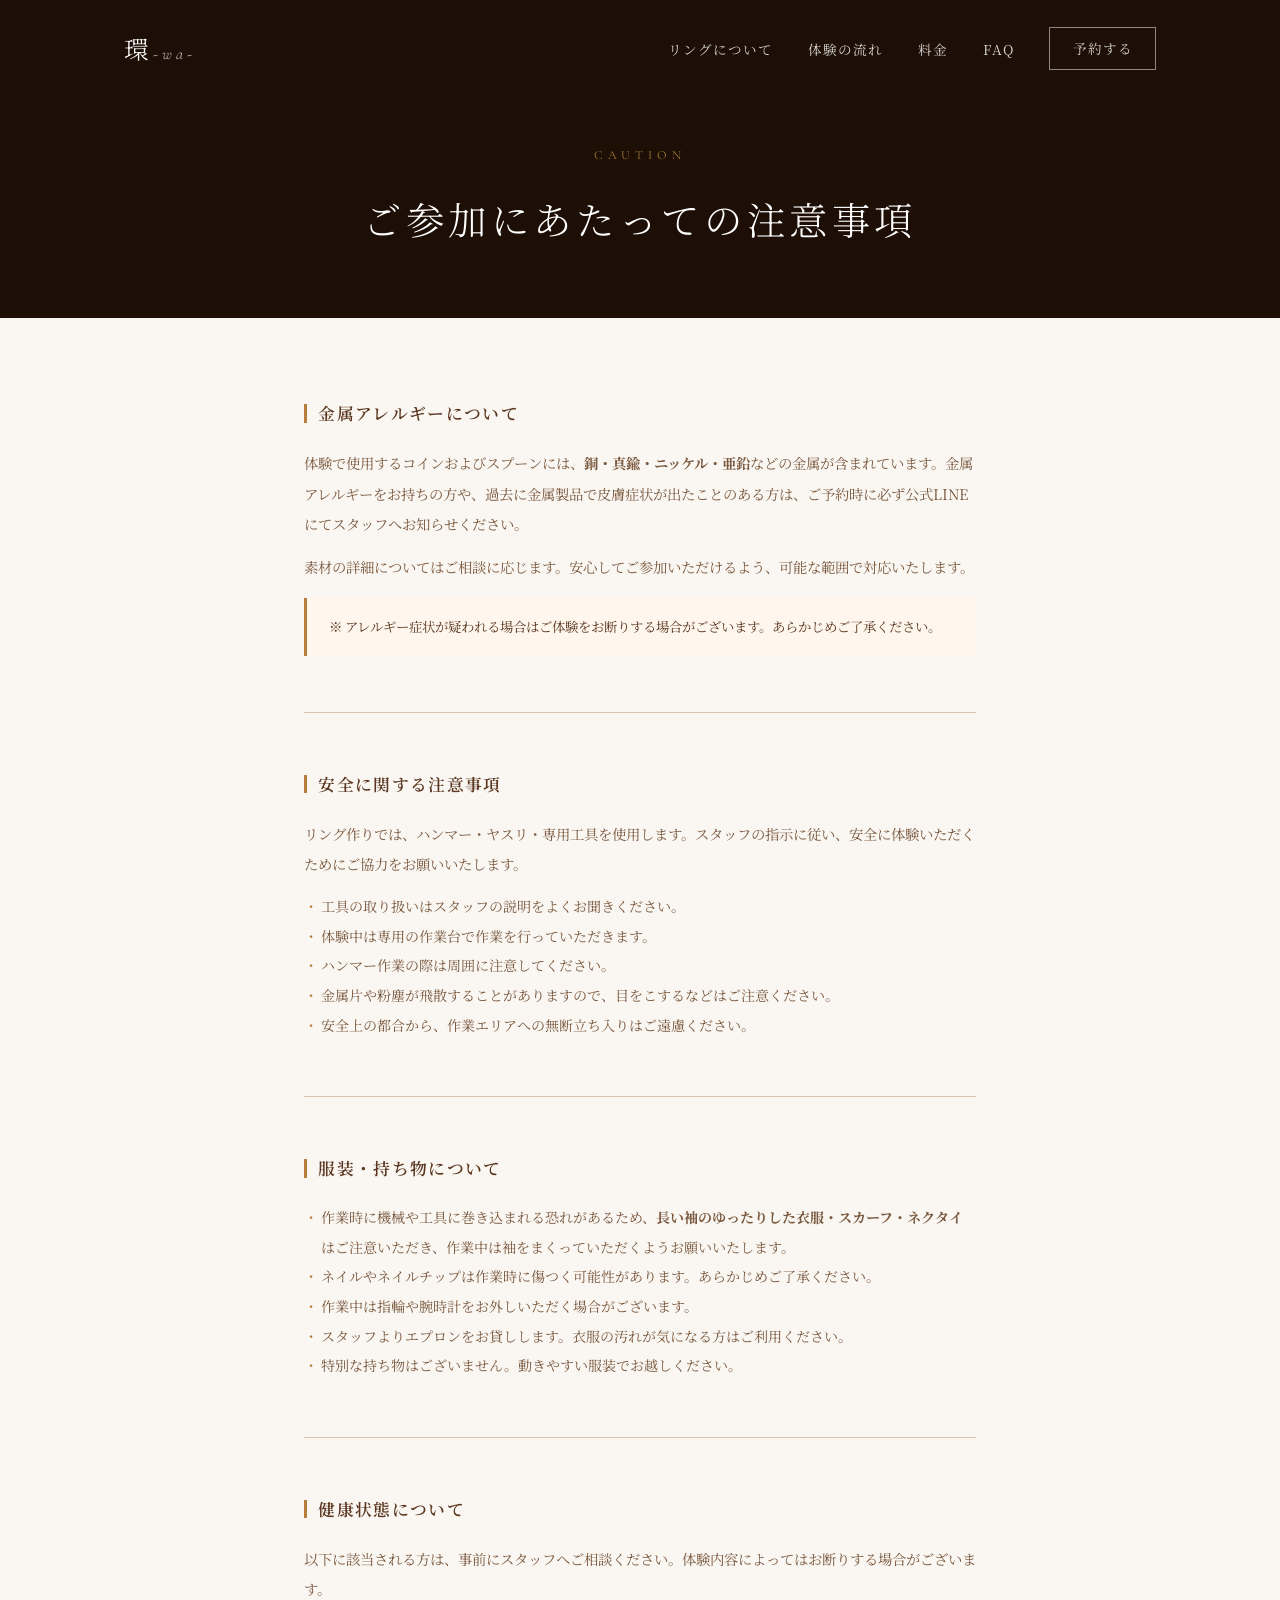
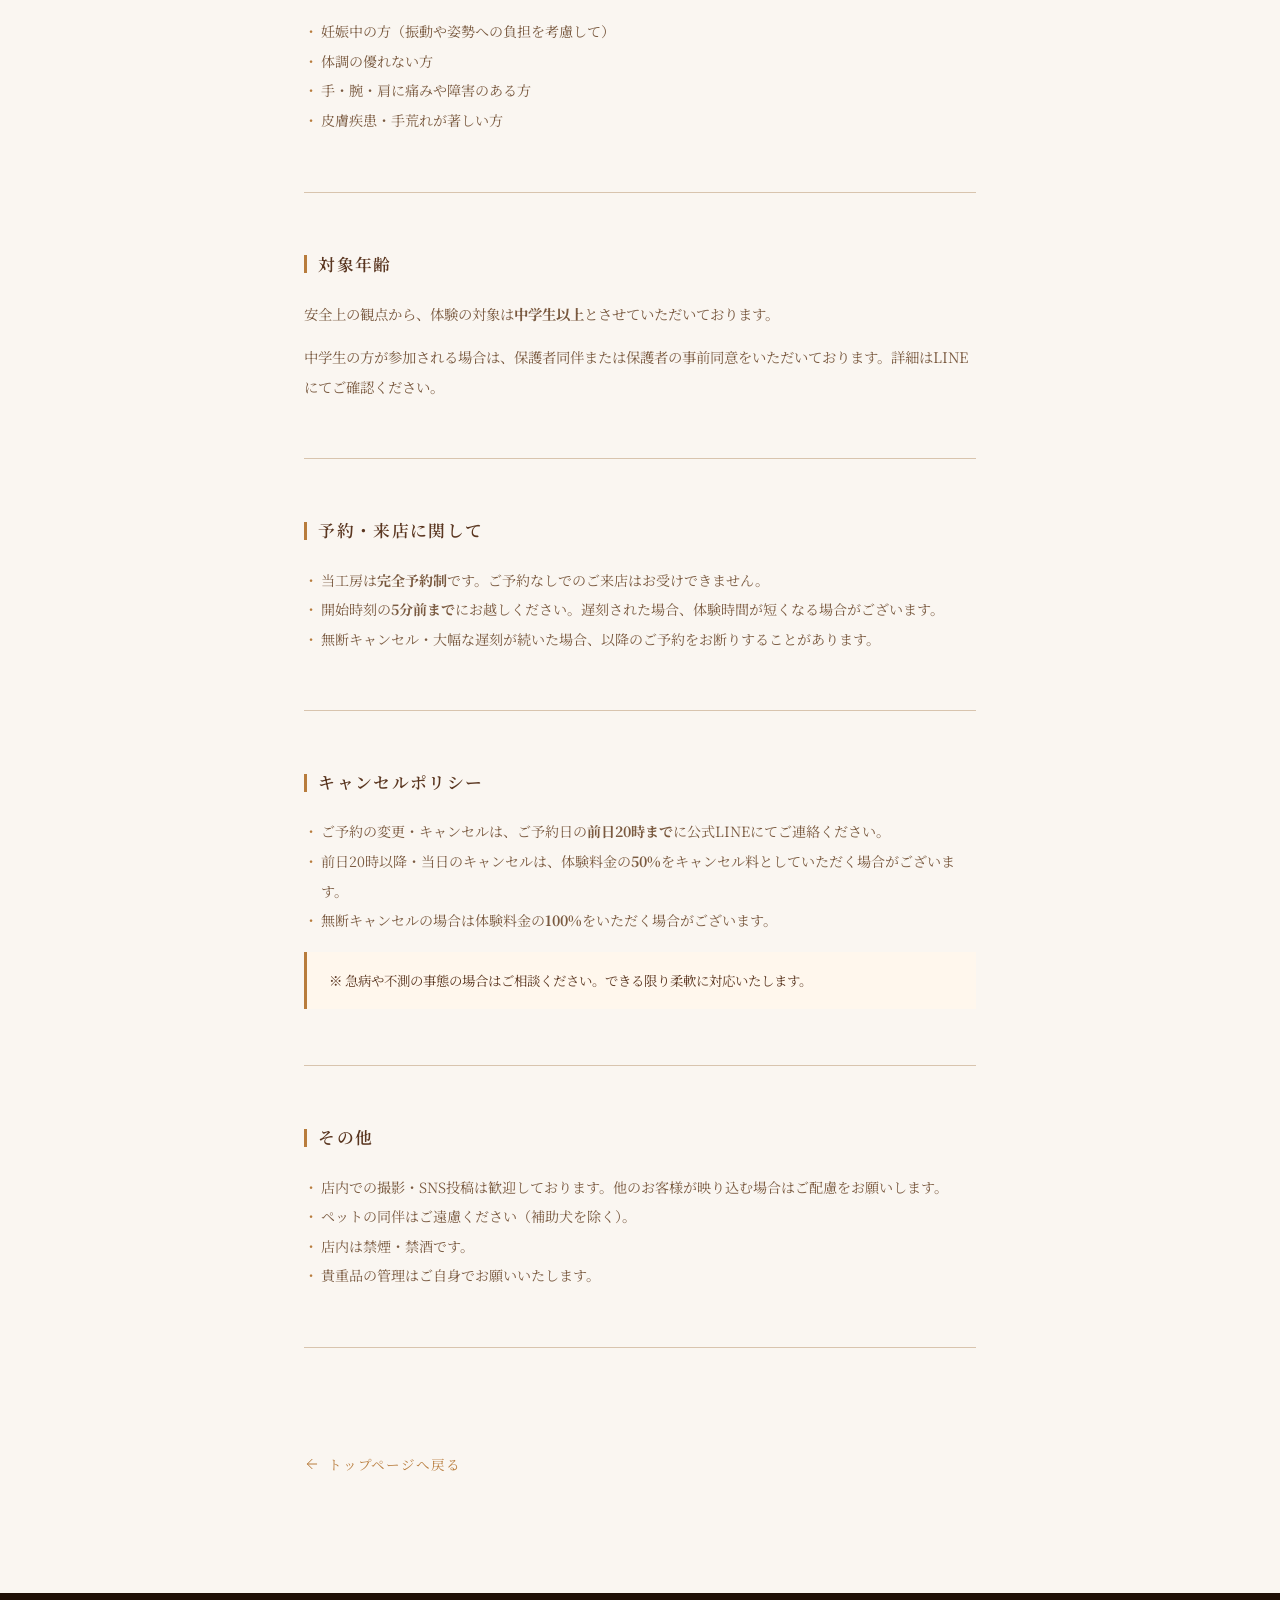
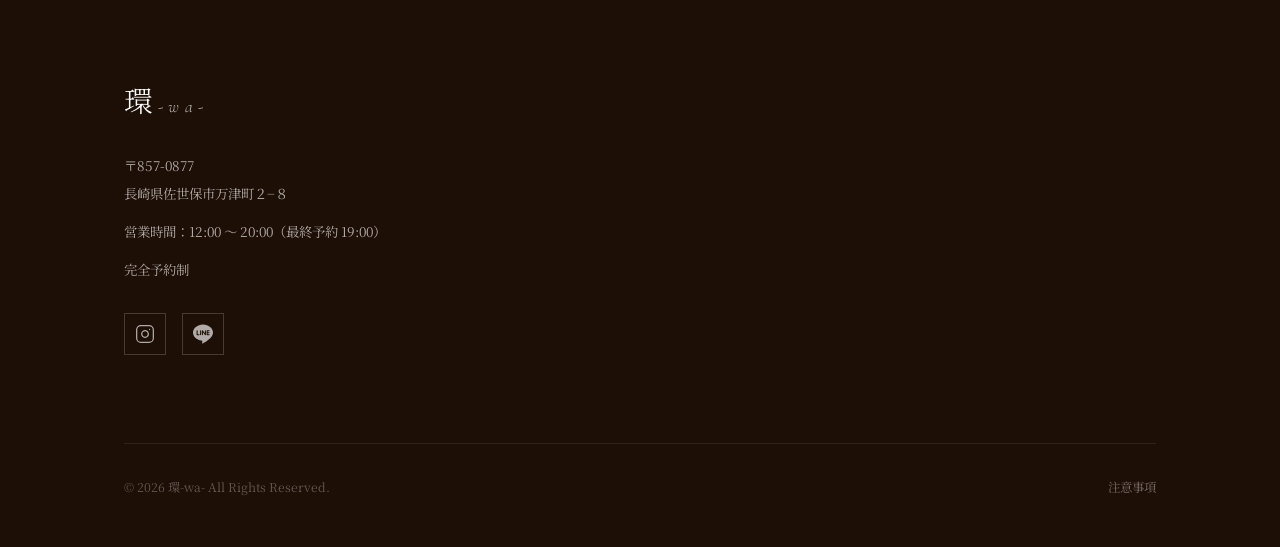
==== caution.html @ f0c996e7 "first commit" ====
<!DOCTYPE html>
<html lang="ja">
<head>
  <meta charset="UTF-8">
  <meta name="viewport" content="width=device-width, initial-scale=1.0">
  <title>注意事項 | 環-wa-</title>
  <meta name="description" content="環-wa- 体験ご参加にあたっての注意事項。金属アレルギー・安全・服装・キャンセルポリシーについて。">
  <link rel="preconnect" href="https://fonts.googleapis.com">
  <link rel="preconnect" href="https://fonts.gstatic.com" crossorigin>
  <link href="https://fonts.googleapis.com/css2?family=Noto+Serif+JP:wght@300;400;600&family=Cormorant+Garamond:ital,wght@0,300;0,400;1,300&display=swap" rel="stylesheet">
  <link rel="stylesheet" href="styles.css">
  <style>
    .caution-hero {
      background: var(--bg-dark);
      color: var(--white);
      padding: 9rem 0 4rem;
      text-align: center;
    }
    .caution-hero .section-label {
      color: rgba(196,147,63,0.8);
    }
    .caution-hero h1 {
      font-size: clamp(1.6rem, 3.5vw, 2.4rem);
      font-weight: 300;
      letter-spacing: 0.12em;
      margin-top: 0.8rem;
    }
    .caution-body {
      max-width: 720px;
      margin: 0 auto;
      padding: 5rem 1.5rem 7rem;
    }
    .caution-section {
      margin-bottom: 3.5rem;
      padding-bottom: 3.5rem;
      border-bottom: 1px solid var(--border);
    }
    .caution-section:last-child {
      border-bottom: none;
      margin-bottom: 0;
    }
    .caution-section h2 {
      font-size: 1.05rem;
      font-weight: 600;
      letter-spacing: 0.08em;
      color: var(--primary);
      margin-bottom: 1.2rem;
      display: flex;
      align-items: center;
      gap: 0.7rem;
    }
    .caution-section h2::before {
      content: '';
      display: inline-block;
      width: 3px; height: 1.1em;
      background: var(--accent);
      flex-shrink: 0;
    }
    .caution-section p {
      font-size: 0.9rem;
      color: var(--muted);
      line-height: 2.1;
      margin-bottom: 0.8rem;
    }
    .caution-section p:last-child { margin-bottom: 0; }
    .caution-section ul {
      margin-top: 0.6rem;
    }
    .caution-section ul li {
      font-size: 0.88rem;
      color: var(--muted);
      line-height: 2.1;
      padding-left: 1.2em;
      position: relative;
    }
    .caution-section ul li::before {
      content: '・';
      position: absolute; left: 0;
      color: var(--accent);
    }
    .caution-notice {
      background: #FFF7ED;
      border-left: 3px solid var(--accent);
      padding: 1rem 1.4rem;
      margin-top: 1rem;
      font-size: 0.84rem;
      color: var(--primary);
      line-height: 1.9;
    }
    .back-btn {
      display: inline-flex;
      align-items: center;
      gap: 0.5rem;
      text-decoration: none;
      color: var(--accent);
      font-size: 0.85rem;
      letter-spacing: 0.06em;
      margin-top: 3rem;
      transition: gap 0.2s ease;
    }
    .back-btn:hover { gap: 0.8rem; }
    .back-btn svg { flex-shrink: 0; }
  </style>
</head>
<body>

  <!-- HEADER -->
  <header id="header" class="scrolled">
    <div class="container header-inner">
      <a href="index.html" class="logo">環<span>-wa-</span></a>
      <nav>
        <ul class="nav-links" id="navLinks">
          <li><a href="index.html#about">リングについて</a></li>
          <li><a href="index.html#flow">体験の流れ</a></li>
          <li><a href="index.html#pricing">料金</a></li>
          <li><a href="index.html#faq">FAQ</a></li>
          <li>
            <a href="https://line.me/R/ti/p/@wa_sasebo" target="_blank" rel="noopener" class="btn btn-nav">
              予約する
            </a>
          </li>
        </ul>
        <button class="hamburger" id="hamburger" aria-label="メニューを開く" aria-expanded="false">
          <span></span><span></span><span></span>
        </button>
      </nav>
    </div>
  </header>

  <!-- HERO -->
  <div class="caution-hero">
    <div class="container">
      <span class="section-label">CAUTION</span>
      <h1>ご参加にあたっての注意事項</h1>
    </div>
  </div>

  <!-- BODY -->
  <main class="caution-body">

    <div class="caution-section">
      <h2>金属アレルギーについて</h2>
      <p>体験で使用するコインおよびスプーンには、<strong>銅・真鍮・ニッケル・亜鉛</strong>などの金属が含まれています。金属アレルギーをお持ちの方や、過去に金属製品で皮膚症状が出たことのある方は、ご予約時に必ず公式LINEにてスタッフへお知らせください。</p>
      <p>素材の詳細についてはご相談に応じます。安心してご参加いただけるよう、可能な範囲で対応いたします。</p>
      <div class="caution-notice">
        ※ アレルギー症状が疑われる場合はご体験をお断りする場合がございます。あらかじめご了承ください。
      </div>
    </div>

    <div class="caution-section">
      <h2>安全に関する注意事項</h2>
      <p>リング作りでは、ハンマー・ヤスリ・専用工具を使用します。スタッフの指示に従い、安全に体験いただくためにご協力をお願いいたします。</p>
      <ul>
        <li>工具の取り扱いはスタッフの説明をよくお聞きください。</li>
        <li>体験中は専用の作業台で作業を行っていただきます。</li>
        <li>ハンマー作業の際は周囲に注意してください。</li>
        <li>金属片や粉塵が飛散することがありますので、目をこするなどはご注意ください。</li>
        <li>安全上の都合から、作業エリアへの無断立ち入りはご遠慮ください。</li>
      </ul>
    </div>

    <div class="caution-section">
      <h2>服装・持ち物について</h2>
      <ul>
        <li>作業時に機械や工具に巻き込まれる恐れがあるため、<strong>長い袖のゆったりした衣服・スカーフ・ネクタイ</strong>はご注意いただき、作業中は袖をまくっていただくようお願いいたします。</li>
        <li>ネイルやネイルチップは作業時に傷つく可能性があります。あらかじめご了承ください。</li>
        <li>作業中は指輪や腕時計をお外しいただく場合がございます。</li>
        <li>スタッフよりエプロンをお貸しします。衣服の汚れが気になる方はご利用ください。</li>
        <li>特別な持ち物はございません。動きやすい服装でお越しください。</li>
      </ul>
    </div>

    <div class="caution-section">
      <h2>健康状態について</h2>
      <p>以下に該当される方は、事前にスタッフへご相談ください。体験内容によってはお断りする場合がございます。</p>
      <ul>
        <li>妊娠中の方（振動や姿勢への負担を考慮して）</li>
        <li>体調の優れない方</li>
        <li>手・腕・肩に痛みや障害のある方</li>
        <li>皮膚疾患・手荒れが著しい方</li>
      </ul>
    </div>

    <div class="caution-section">
      <h2>対象年齢</h2>
      <p>安全上の観点から、体験の対象は<strong>中学生以上</strong>とさせていただいております。</p>
      <p>中学生の方が参加される場合は、保護者同伴または保護者の事前同意をいただいております。詳細はLINEにてご確認ください。</p>
    </div>

    <div class="caution-section">
      <h2>予約・来店に関して</h2>
      <ul>
        <li>当工房は<strong>完全予約制</strong>です。ご予約なしでのご来店はお受けできません。</li>
        <li>開始時刻の<strong>5分前まで</strong>にお越しください。遅刻された場合、体験時間が短くなる場合がございます。</li>
        <li>無断キャンセル・大幅な遅刻が続いた場合、以降のご予約をお断りすることがあります。</li>
      </ul>
    </div>

    <div class="caution-section">
      <h2>キャンセルポリシー</h2>
      <ul>
        <li>ご予約の変更・キャンセルは、ご予約日の<strong>前日20時まで</strong>に公式LINEにてご連絡ください。</li>
        <li>前日20時以降・当日のキャンセルは、体験料金の<strong>50%</strong>をキャンセル料としていただく場合がございます。</li>
        <li>無断キャンセルの場合は体験料金の<strong>100%</strong>をいただく場合がございます。</li>
      </ul>
      <div class="caution-notice">
        ※ 急病や不測の事態の場合はご相談ください。できる限り柔軟に対応いたします。
      </div>
    </div>

    <div class="caution-section">
      <h2>その他</h2>
      <ul>
        <li>店内での撮影・SNS投稿は歓迎しております。他のお客様が映り込む場合はご配慮をお願いします。</li>
        <li>ペットの同伴はご遠慮ください（補助犬を除く）。</li>
        <li>店内は禁煙・禁酒です。</li>
        <li>貴重品の管理はご自身でお願いいたします。</li>
      </ul>
    </div>

    <a href="index.html" class="back-btn">
      <svg width="16" height="16" viewBox="0 0 24 24" fill="none" stroke="currentColor" stroke-width="1.5" stroke-linecap="round" stroke-linejoin="round" aria-hidden="true"><path d="M19 12H5M12 5l-7 7 7 7"/></svg>
      トップページへ戻る
    </a>

  </main>

  <!-- FOOTER -->
  <footer class="site-footer">
    <div class="container">
      <div class="footer-grid">
        <div class="footer-info">
          <p class="footer-logo">環<span>-wa-</span></p>
          <address>
            <p>〒857-0877<br>長崎県佐世保市万津町２−８</p>
            <p>営業時間：12:00 〜 20:00（最終予約 19:00）</p>
            <p>完全予約制</p>
          </address>
          <div class="footer-sns">
            <a href="https://www.instagram.com/" target="_blank" rel="noopener" class="sns-btn" aria-label="Instagram">
              <svg width="20" height="20" viewBox="0 0 24 24" fill="none" stroke="currentColor" stroke-width="1.5" stroke-linecap="round" stroke-linejoin="round" aria-hidden="true"><rect x="2" y="2" width="20" height="20" rx="5"/><path d="M16 11.37A4 4 0 1 1 12.63 8 4 4 0 0 1 16 11.37z"/><line x1="17.5" y1="6.5" x2="17.51" y2="6.5"/></svg>
            </a>
            <a href="https://line.me/R/ti/p/@wa_sasebo" target="_blank" rel="noopener" class="sns-btn" aria-label="LINE">
              <svg width="20" height="20" viewBox="0 0 24 24" fill="currentColor" aria-hidden="true"><path d="M19.365 9.863c.349 0 .63.285.63.631 0 .345-.281.63-.63.63H17.61v1.125h1.755c.349 0 .63.283.63.63 0 .344-.281.629-.63.629h-2.386c-.345 0-.627-.285-.627-.629V8.108c0-.345.282-.63.63-.63h2.386c.346 0 .627.285.627.63 0 .349-.281.63-.63.63H17.61v1.125h1.755zm-3.855 3.016c0 .27-.174.51-.432.596-.064.021-.133.031-.199.031-.211 0-.391-.09-.51-.25l-2.443-3.317v2.94c0 .344-.279.629-.631.629-.346 0-.626-.285-.626-.629V8.108c0-.27.173-.51.43-.595.06-.023.136-.033.194-.033.195 0 .375.104.495.254l2.462 3.33V8.108c0-.345.282-.63.63-.63.345 0 .63.285.63.63v4.771zm-5.741 0c0 .344-.282.629-.631.629-.345 0-.627-.285-.627-.629V8.108c0-.345.282-.63.63-.63.346 0 .628.285.628.63v4.771zm-2.466.629H4.917c-.345 0-.63-.285-.63-.629V8.108c0-.345.285-.63.63-.63.348 0 .63.285.63.63v4.141h1.756c.348 0 .629.283.629.63 0 .344-.281.629-.629.629M24 10.314C24 4.943 18.615.572 12 .572S0 4.943 0 10.314c0 4.811 4.27 8.842 10.035 9.608.391.082.923.258 1.058.59.12.301.079.766.038 1.08l-.164 1.02c-.045.301-.24 1.186 1.049.645 1.291-.539 6.916-4.078 9.436-6.975C23.176 14.393 24 12.458 24 10.314"/></svg>
            </a>
          </div>
        </div>
        <div class="footer-map">
          <iframe
            src="https://maps.google.com/maps?q=長崎県佐世保市万津町2-8&hl=ja&z=17&output=embed"
            allowfullscreen
            loading="lazy"
            title="環-wa- アクセスマップ"
          ></iframe>
        </div>
      </div>
      <div class="footer-bottom">
        <p>© 2026 環-wa- All Rights Reserved.</p>
        <a href="caution.html" class="footer-link">注意事項</a>
      </div>
    </div>
  </footer>

  <script>
    const header = document.getElementById('header');
    window.addEventListener('scroll', () => {
      header.classList.toggle('scrolled', window.scrollY > 60);
    }, { passive: true });

    const hamburger = document.getElementById('hamburger');
    const navLinks  = document.getElementById('navLinks');
    hamburger.addEventListener('click', () => {
      const isOpen = navLinks.classList.toggle('open');
      hamburger.classList.toggle('open', isOpen);
      hamburger.setAttribute('aria-expanded', String(isOpen));
      document.body.style.overflow = isOpen ? 'hidden' : '';
    });
  </script>
</body>
</html>
---- styles.css ----
/* ============================================================
   環-wa- stylesheet
   ============================================================ */

/* ── Reset & base ─────────────────────────────────────────── */
*, *::before, *::after { box-sizing: border-box; margin: 0; padding: 0; }

:root {
  --bg:        #FAF6F1;
  --bg-warm:   #F2EAE0;
  --bg-dark:   #1E0F06;
  --primary:   #5A3620;
  --secondary: #8B6040;
  --accent:    #B87C3C;
  --text:      #1E0F06;
  --muted:     #7A5A40;
  --border:    #D8C4AE;
  --white:     #FFFFFF;
  --line:      #06C755;

  --serif:  'Noto Serif JP', serif;
  --en:     'Cormorant Garamond', serif;
  --max-w:  1080px;
  --ease:   0.3s ease;
}

html { scroll-behavior: smooth; }
body { font-family: var(--serif); background: var(--bg); color: var(--text); line-height: 1.85; font-size: 16px; }
img  { display: block; max-width: 100%; }
a    { color: inherit; }
ol, ul { list-style: none; }
address { font-style: normal; }

/* ── Layout helpers ───────────────────────────────────────── */
.container {
  max-width: var(--max-w);
  margin: 0 auto;
  padding: 0 1.5rem;
}
.section      { padding: 6rem 0; }
.section-warm { background: var(--bg-warm); padding: 6rem 0; }
.section-dark { background: var(--bg-dark); color: var(--white); padding: 6rem 0; }

/* ── Buttons ──────────────────────────────────────────────── */
.btn {
  display: inline-flex;
  align-items: center;
  gap: 0.5rem;
  padding: 0.85rem 2.2rem;
  font-family: var(--serif);
  font-size: 0.9rem;
  letter-spacing: 0.08em;
  cursor: pointer;
  text-decoration: none;
  border: 1.5px solid transparent;
  transition: background var(--ease), color var(--ease), border-color var(--ease);
  white-space: nowrap;
}
.btn-primary {
  background: var(--line);
  color: var(--white);
  border-color: var(--line);
}
.btn-primary:hover { background: #05a847; border-color: #05a847; }
.btn-ghost {
  background: transparent;
  color: var(--white);
  border-color: rgba(255,255,255,0.6);
}
.btn-ghost:hover { background: rgba(255,255,255,0.12); }
.btn-nav {
  background: transparent;
  color: var(--white);
  border-color: rgba(255,255,255,0.5);
  padding: 0.5rem 1.4rem;
  font-size: 0.82rem;
}
.btn-nav:hover { background: rgba(255,255,255,0.1); }
.btn-sm { padding: 0.65rem 1.6rem; font-size: 0.82rem; }

/* ── Section headings ─────────────────────────────────────── */
.section-head        { text-align: center; margin-bottom: 4rem; }
.section-head--light { color: var(--white); }
.section-label {
  display: block;
  font-family: var(--en);
  font-size: 0.78rem;
  letter-spacing: 0.4em;
  color: var(--accent);
  margin-bottom: 1rem;
}
.section-head--light .section-label { color: rgba(196,147,63,0.85); }
.section-head h2 {
  font-size: clamp(1.6rem, 3vw, 2.2rem);
  font-weight: 300;
  letter-spacing: 0.12em;
}
.divider {
  width: 36px; height: 1px;
  background: var(--accent);
  margin: 1.5rem auto 0;
}
.divider--light { background: rgba(196,147,63,0.6); }

/* ── Header ───────────────────────────────────────────────── */
#header {
  position: fixed;
  top: 0; left: 0; right: 0;
  z-index: 100;
  padding: 1.6rem 0;
  transition: background 0.4s ease, padding 0.4s ease, backdrop-filter 0.4s ease;
}
#header.scrolled {
  background: rgba(30, 15, 6, 0.92);
  backdrop-filter: blur(12px);
  padding: 1rem 0;
}
.header-inner {
  display: flex;
  align-items: center;
  justify-content: space-between;
}
.logo {
  font-family: var(--serif);
  font-size: 1.55rem;
  font-weight: 300;
  color: var(--white);
  text-decoration: none;
  letter-spacing: 0.18em;
}
.logo span {
  font-family: var(--en);
  font-style: italic;
  font-size: 1rem;
  letter-spacing: 0.25em;
  opacity: 0.8;
}
nav { display: flex; align-items: center; }
.nav-links {
  display: flex;
  align-items: center;
  gap: 2.2rem;
}
.nav-links a {
  color: rgba(255,255,255,0.82);
  text-decoration: none;
  font-size: 0.85rem;
  letter-spacing: 0.07em;
  transition: color var(--ease);
}
.nav-links a:hover { color: var(--white); }

/* hamburger */
.hamburger {
  display: none;
  flex-direction: column;
  gap: 5px;
  background: none;
  border: none;
  cursor: pointer;
  padding: 6px;
  z-index: 101;
}
.hamburger span {
  display: block;
  width: 24px; height: 1.5px;
  background: var(--white);
  transition: transform 0.3s ease, opacity 0.3s ease;
  transform-origin: center;
}
.hamburger.open span:nth-child(1) { transform: translateY(6.5px) rotate(45deg); }
.hamburger.open span:nth-child(2) { opacity: 0; }
.hamburger.open span:nth-child(3) { transform: translateY(-6.5px) rotate(-45deg); }

/* ── Hero ─────────────────────────────────────────────────── */
#hero {
  position: relative;
  height: 100vh;
  min-height: 580px;
  overflow: hidden;
  display: flex;
  align-items: center;
  justify-content: center;
}

/* Slides — replace content with <video> when ready */
.hero-slides { position: absolute; inset: 0; }
.hero-slide {
  position: absolute; inset: 0;
  opacity: 0;
  transition: opacity 1.2s ease;
}
.hero-slide.active { opacity: 1; }

/* Ken-Burns gradient placeholders */
.hero-slide.s1 {
  background: radial-gradient(ellipse at 35% 65%, #7D3E1A 0%, #3D1E0A 45%, #120804 100%);
  animation: kb1 14s ease-in-out infinite alternate;
}
.hero-slide.s2 {
  background: radial-gradient(ellipse at 65% 35%, #C4933F 0%, #6B3D1A 50%, #1E0F06 100%);
  animation: kb2 14s ease-in-out infinite alternate;
}
.hero-slide.s3 {
  background: radial-gradient(ellipse at 25% 75%, #5C3D2E 0%, #2A1608 55%, #0D0603 100%);
  animation: kb3 14s ease-in-out infinite alternate;
}
.hero-slide.s4 {
  background: radial-gradient(ellipse at 75% 50%, #8B4A1A 0%, #3D2010 55%, #150903 100%);
  animation: kb4 14s ease-in-out infinite alternate;
}
.hero-slide.s5 {
  background: radial-gradient(ellipse at 50% 25%, #A0622A 0%, #4D2A12 50%, #1A0C04 100%);
  animation: kb5 14s ease-in-out infinite alternate;
}

@keyframes kb1 { from { transform: scale(1)    translate(0, 0);     } to { transform: scale(1.08) translate(-2%, 1%);  } }
@keyframes kb2 { from { transform: scale(1.05) translate(1%, -1%);  } to { transform: scale(1)    translate(-1%, 0);   } }
@keyframes kb3 { from { transform: scale(1)    translate(-1%, 1%);  } to { transform: scale(1.07) translate(1%, -1%); } }
@keyframes kb4 { from { transform: scale(1.04) translate(0, 1%);    } to { transform: scale(1)    translate(-1%, -1%);} }
@keyframes kb5 { from { transform: scale(1)    translate(1%, 0);    } to { transform: scale(1.06) translate(-1%, 1%); } }

.hero-overlay {
  position: absolute; inset: 0;
  background: linear-gradient(
    to bottom,
    rgba(0,0,0,0.28) 0%,
    rgba(0,0,0,0.08) 40%,
    rgba(0,0,0,0.55) 100%
  );
  z-index: 1;
}

.hero-content {
  position: relative; z-index: 2;
  text-align: center;
  color: var(--white);
  padding: 0 1.5rem;
}
.hero-en {
  font-family: var(--en);
  font-size: clamp(0.75rem, 1.2vw, 0.9rem);
  letter-spacing: 0.45em;
  color: rgba(255,255,255,0.6);
  margin-bottom: 0.6rem;
  font-style: italic;
}
.hero-kanji {
  font-family: var(--serif);
  font-size: clamp(6rem, 16vw, 11rem);
  font-weight: 300;
  line-height: 1;
  letter-spacing: 0.05em;
  text-shadow: 0 4px 32px rgba(0,0,0,0.35);
}
.hero-wa {
  font-family: var(--en);
  font-size: clamp(1.4rem, 3.5vw, 2.4rem);
  font-style: italic;
  letter-spacing: 0.35em;
  color: rgba(255,255,255,0.75);
  margin-bottom: 1.8rem;
}
.hero-tagline {
  font-size: clamp(0.8rem, 1.4vw, 0.95rem);
  letter-spacing: 0.18em;
  color: rgba(255,255,255,0.78);
  margin-bottom: 2.8rem;
}
.hero-cta {
  display: flex;
  gap: 1rem;
  justify-content: center;
  flex-wrap: wrap;
}

/* Hero bottom info bar */
.hero-info {
  position: absolute;
  bottom: 3.5rem;
  left: 50%;
  transform: translateX(-50%);
  z-index: 2;
  display: flex;
  gap: 3rem;
  color: rgba(255,255,255,0.5);
  font-size: 0.72rem;
  letter-spacing: 0.12em;
  white-space: nowrap;
}

/* Scroll indicator */
.scroll-down {
  position: absolute;
  bottom: 1.2rem;
  left: 50%;
  transform: translateX(-50%);
  z-index: 2;
  display: flex;
  flex-direction: column;
  align-items: center;
  gap: 0.4rem;
  color: rgba(255,255,255,0.38);
  font-family: var(--en);
  font-size: 0.62rem;
  letter-spacing: 0.3em;
}
.scroll-line {
  width: 1px; height: 48px;
  background: linear-gradient(to bottom, rgba(255,255,255,0.5), transparent);
  animation: scrollAnim 2s ease-in-out infinite;
  transform-origin: top;
}
@keyframes scrollAnim {
  0%, 100% { transform: scaleY(0); opacity: 0; }
  50%       { transform: scaleY(1); opacity: 1; }
}

/* ── About ────────────────────────────────────────────────── */
.about-grid {
  display: grid;
  grid-template-columns: 1fr 1fr;
  gap: 4rem;
}
.about-img {
  aspect-ratio: 4 / 3;
  background: var(--bg-warm);
  border: 1px solid var(--border);
  display: flex;
  align-items: center;
  justify-content: center;
  color: var(--muted);
  font-size: 0.78rem;
  letter-spacing: 0.08em;
  margin-bottom: 1.6rem;
}
.about-tag {
  display: block;
  font-family: var(--en);
  font-size: 0.72rem;
  letter-spacing: 0.35em;
  color: var(--accent);
  margin-bottom: 0.6rem;
}
.about-card h3 {
  font-size: 1.35rem;
  font-weight: 400;
  letter-spacing: 0.1em;
  margin-bottom: 1rem;
}
.about-card p {
  font-size: 0.9rem;
  color: var(--muted);
  line-height: 2;
  margin-bottom: 0.8rem;
}
.about-card p:last-child { margin-bottom: 0; }

/* ── Flow ─────────────────────────────────────────────────── */
.flow-list {
  max-width: 720px;
  margin: 0 auto;
}
.flow-step {
  display: grid;
  grid-template-columns: 70px 1fr;
  gap: 2rem;
  padding-bottom: 3rem;
  position: relative;
}
.flow-step:not(:last-child)::before {
  content: '';
  position: absolute;
  left: 24px; top: 56px; bottom: 0;
  width: 1px;
  background: linear-gradient(to bottom, var(--accent) 0%, transparent 100%);
  opacity: 0.4;
}
.flow-num {
  font-family: var(--en);
  font-size: 2.6rem;
  font-weight: 300;
  color: var(--accent);
  line-height: 1;
  padding-top: 0.15rem;
}
.flow-body h3 {
  font-size: 1.05rem;
  font-weight: 600;
  letter-spacing: 0.06em;
  margin-bottom: 0.5rem;
}
.flow-time {
  display: block;
  font-size: 0.72rem;
  letter-spacing: 0.14em;
  color: var(--accent);
  margin-bottom: 0.5rem;
}
.flow-body p {
  font-size: 0.88rem;
  color: var(--muted);
  line-height: 2;
}
.inline-note {
  display: inline-block;
  font-size: 0.78rem;
  color: var(--accent);
  margin-top: 0.4rem;
}
.text-link {
  color: var(--accent);
  text-decoration: underline;
  text-underline-offset: 3px;
}
.btn-line-sm {
  display: inline-flex;
  align-items: center;
  gap: 0.4rem;
  margin-top: 0.9rem;
  background: var(--line);
  color: var(--white);
  text-decoration: none;
  font-size: 0.8rem;
  letter-spacing: 0.06em;
  padding: 0.55rem 1.3rem;
  transition: background var(--ease);
}
.btn-line-sm:hover { background: #05a847; }

/* ── Pricing ──────────────────────────────────────────────── */
.pricing-grid {
  display: grid;
  grid-template-columns: 1fr 1fr;
  gap: 1.5rem;
}
.price-card {
  border: 1px solid rgba(255,255,255,0.12);
  padding: 2.4rem 2rem;
  position: relative;
}
.price-card--main {
  border-color: rgba(196,147,63,0.45);
}
.price-badge {
  position: absolute;
  top: -1px; right: -1px;
  background: var(--accent);
  color: var(--white);
  font-size: 0.68rem;
  letter-spacing: 0.12em;
  padding: 0.25rem 0.8rem;
}
.price-cat {
  display: block;
  font-size: 0.72rem;
  letter-spacing: 0.25em;
  color: rgba(255,255,255,0.5);
  margin-bottom: 1.1rem;
}
.price-val {
  font-family: var(--en);
  font-size: 2.2rem;
  font-weight: 300;
  color: var(--white);
  margin-bottom: 0.4rem;
}
.price-val small {
  font-family: var(--serif);
  font-size: 0.8rem;
  color: rgba(255,255,255,0.55);
  letter-spacing: 0.05em;
}
.price-meta {
  margin-top: 1.4rem;
  padding-top: 1.4rem;
  border-top: 1px solid rgba(255,255,255,0.08);
}
.price-meta li {
  font-size: 0.82rem;
  color: rgba(255,255,255,0.6);
  line-height: 2.1;
  padding-left: 1em;
  position: relative;
}
.price-meta li::before {
  content: '—';
  position: absolute; left: 0;
  color: var(--accent);
  opacity: 0.7;
}
.price-option-list {
  margin-top: 0.5rem;
}
.price-option-list li {
  display: flex;
  justify-content: space-between;
  align-items: baseline;
  font-size: 0.85rem;
  color: rgba(255,255,255,0.7);
  padding: 0.6rem 0;
  border-bottom: 1px solid rgba(255,255,255,0.06);
  gap: 1rem;
}
.price-option-list li:last-child { border-bottom: none; }
.price-option-list em {
  font-style: normal;
  color: var(--accent);
  white-space: nowrap;
}
.price-item-name {
  font-size: 1rem;
  color: rgba(255,255,255,0.75);
  margin-bottom: 0.6rem;
  letter-spacing: 0.06em;
}
.price-desc {
  font-size: 0.8rem;
  color: rgba(255,255,255,0.45);
  margin-top: 0.8rem;
}

/* ── FAQ ──────────────────────────────────────────────────── */
.faq-list { max-width: 700px; margin: 0 auto; }
.faq-item { border-bottom: 1px solid var(--border); }
.faq-q {
  width: 100%;
  display: flex;
  justify-content: space-between;
  align-items: center;
  gap: 1rem;
  padding: 1.45rem 0;
  background: none;
  border: none;
  cursor: pointer;
  font-family: var(--serif);
  font-size: 0.92rem;
  color: var(--text);
  letter-spacing: 0.04em;
  text-align: left;
}
.faq-q:hover { color: var(--primary); }
.faq-icon {
  flex-shrink: 0;
  width: 18px; height: 18px;
  position: relative;
}
.faq-icon::before,
.faq-icon::after {
  content: '';
  position: absolute;
  background: var(--accent);
  top: 50%; left: 50%;
  transform: translate(-50%, -50%);
  transition: transform var(--ease), opacity var(--ease);
}
.faq-icon::before { width: 12px; height: 1.5px; }
.faq-icon::after  { width: 1.5px; height: 12px; }
.faq-item.open .faq-icon::after {
  transform: translate(-50%, -50%) rotate(90deg);
  opacity: 0;
}
.faq-a {
  max-height: 0;
  overflow: hidden;
  transition: max-height 0.38s ease;
}
.faq-inner {
  padding: 0 0 1.4rem;
  font-size: 0.87rem;
  color: var(--muted);
  line-height: 2;
}
.faq-inner strong { color: var(--primary); }
.faq-inner a { color: var(--accent); text-decoration: underline; text-underline-offset: 3px; }

/* ── Footer ───────────────────────────────────────────────── */
.site-footer {
  background: var(--bg-dark);
  color: rgba(255,255,255,0.65);
  padding: 5rem 0 3rem;
}
.footer-grid {
  display: grid;
  grid-template-columns: 1fr 1fr;
  gap: 4rem;
  margin-bottom: 4rem;
}
.footer-logo {
  font-family: var(--serif);
  font-size: 1.8rem;
  font-weight: 300;
  letter-spacing: 0.18em;
  color: var(--white);
  margin-bottom: 1.6rem;
}
.footer-logo span {
  font-family: var(--en);
  font-style: italic;
  font-size: 1.1rem;
  opacity: 0.7;
}
.footer-info address p {
  font-size: 0.84rem;
  line-height: 2.1;
  margin-bottom: 0.6rem;
}
.footer-sns {
  display: flex;
  gap: 1rem;
  margin: 1.8rem 0 1.5rem;
}
.sns-btn {
  width: 42px; height: 42px;
  border: 1px solid rgba(255,255,255,0.18);
  display: flex;
  align-items: center;
  justify-content: center;
  color: rgba(255,255,255,0.65);
  text-decoration: none;
  transition: all var(--ease);
}
.sns-btn:hover {
  background: rgba(255,255,255,0.08);
  color: var(--white);
  border-color: rgba(255,255,255,0.4);
}
.footer-map iframe {
  width: 100%; height: 100%; min-height: 280px;
  border: none;
  filter: saturate(0.6) sepia(0.2);
  display: block;
}
.footer-map { min-height: 280px; }
.footer-bottom {
  border-top: 1px solid rgba(255,255,255,0.08);
  padding-top: 2rem;
  display: flex;
  justify-content: space-between;
  align-items: center;
  gap: 1rem;
  flex-wrap: wrap;
  font-size: 0.76rem;
  color: rgba(255,255,255,0.3);
}
.footer-link {
  color: rgba(255,255,255,0.4);
  text-decoration: none;
  font-size: 0.78rem;
  transition: color var(--ease);
}
.footer-link:hover { color: rgba(255,255,255,0.75); }

/* ── Responsive ───────────────────────────────────────────── */
@media (max-width: 900px) {
  .pricing-grid { grid-template-columns: 1fr 1fr; }
}

@media (max-width: 768px) {
  .section, .section-warm, .section-dark { padding: 4.5rem 0; }

  /* Nav overlay */
  .nav-links {
    position: fixed;
    inset: 0;
    background: rgba(20, 10, 4, 0.97);
    flex-direction: column;
    align-items: center;
    justify-content: center;
    gap: 2.5rem;
    opacity: 0;
    pointer-events: none;
    transition: opacity 0.3s ease;
    z-index: 99;
  }
  .nav-links.open {
    opacity: 1;
    pointer-events: auto;
  }
  .nav-links a { font-size: 1rem; }
  .hamburger { display: flex; }

  /* Hero */
  .hero-info { display: none; }
  .scroll-down { display: none; }
  .hero-cta { flex-direction: column; align-items: center; }

  /* About */
  .about-grid { grid-template-columns: 1fr; gap: 3rem; }

  /* Flow */
  .flow-step { grid-template-columns: 50px 1fr; gap: 1.2rem; }
  .flow-num { font-size: 2rem; }

  /* Pricing */
  .pricing-grid { grid-template-columns: 1fr; }

  /* Footer */
  .footer-grid { grid-template-columns: 1fr; gap: 2.5rem; }
  .footer-map { min-height: 240px; }
}

@media (max-width: 480px) {
  .hero-kanji { font-size: 5.5rem; }
  .hero-wa { font-size: 1.3rem; }
  .container { padding: 0 1.2rem; }
  .price-card { padding: 1.8rem 1.4rem; }
}
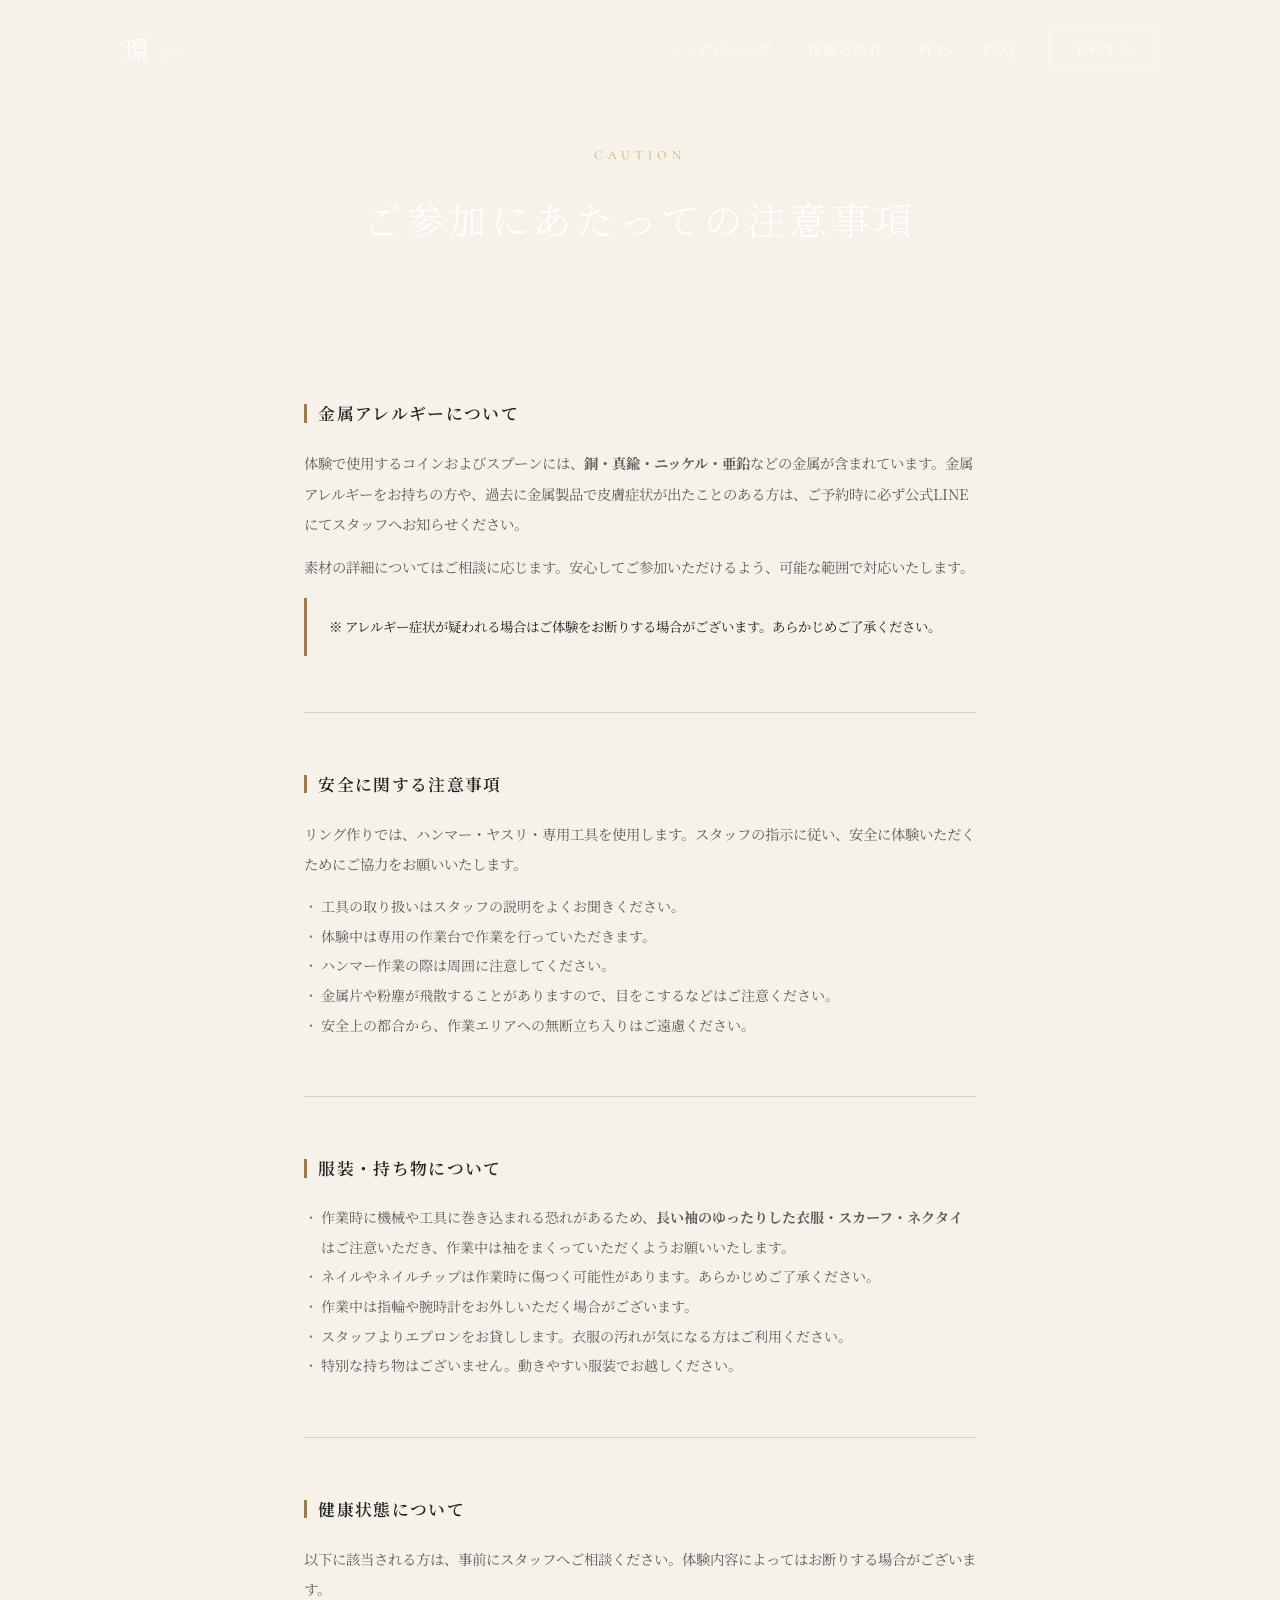
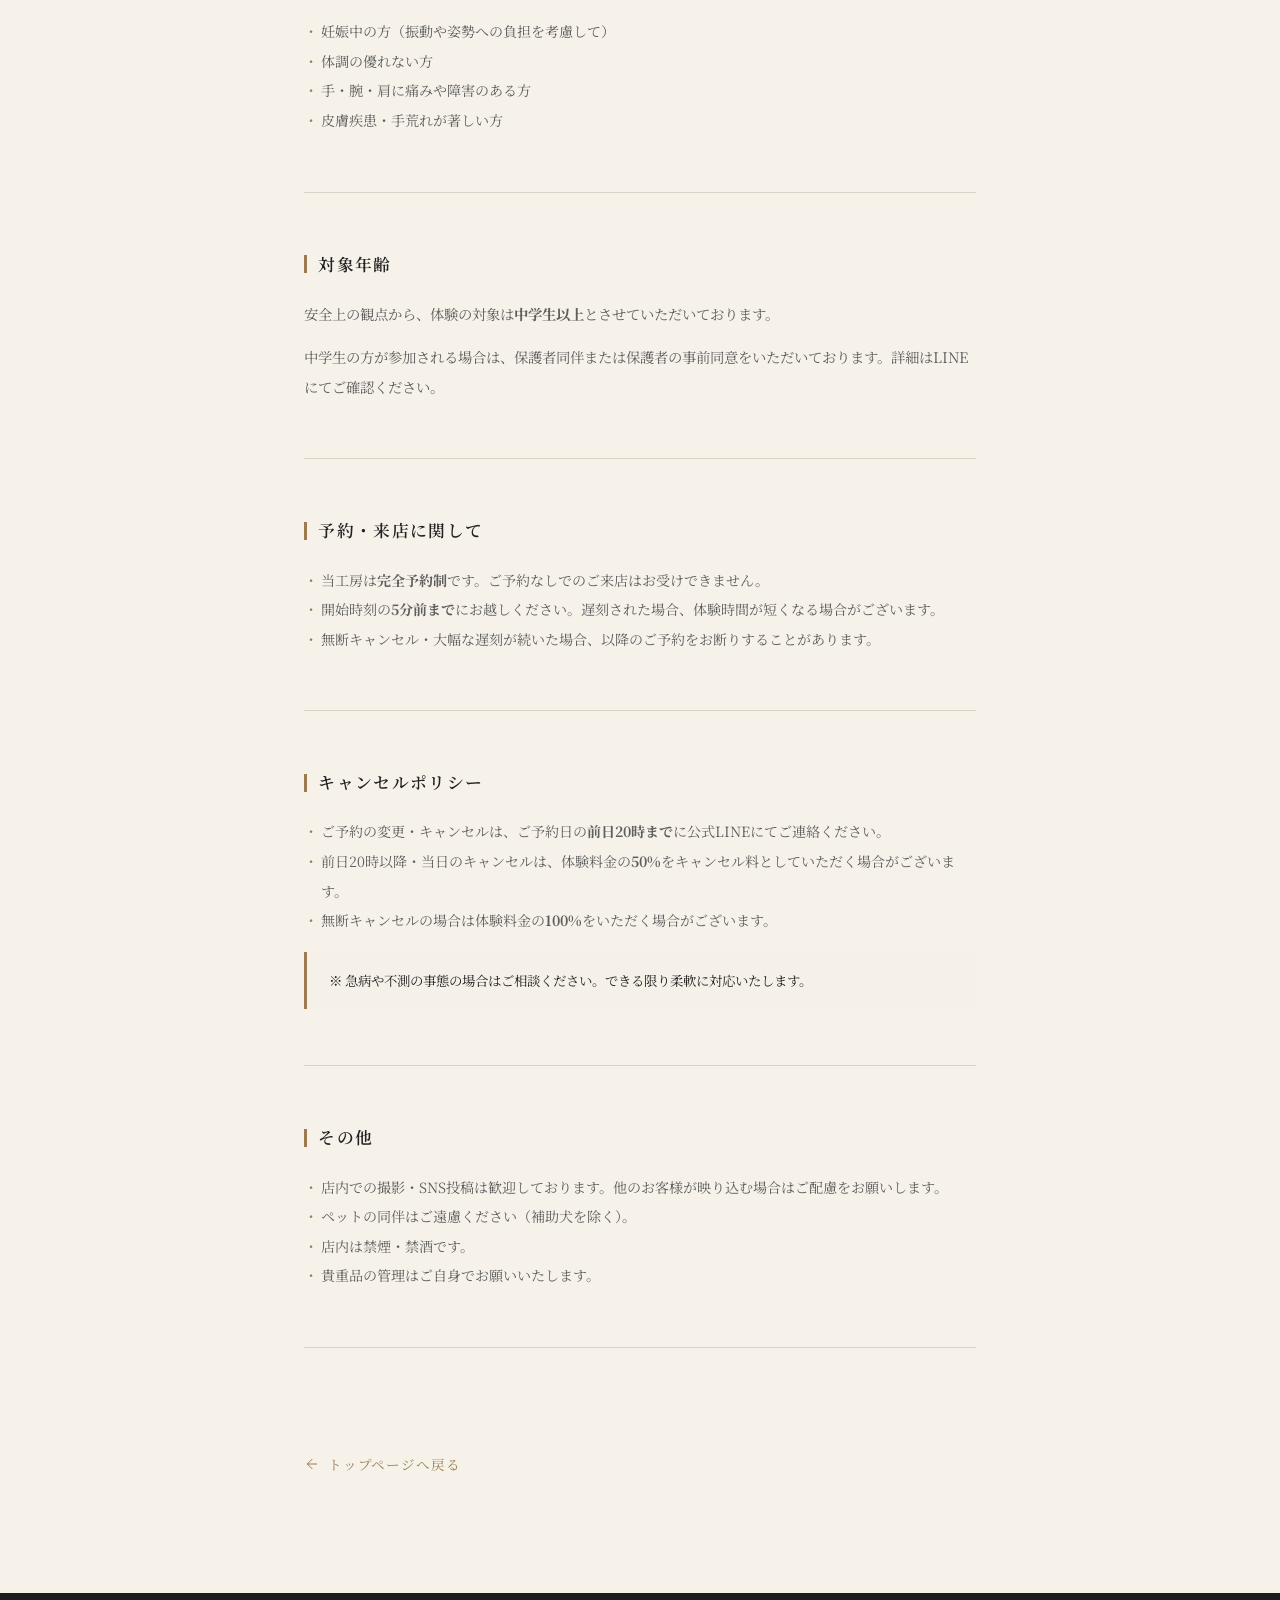
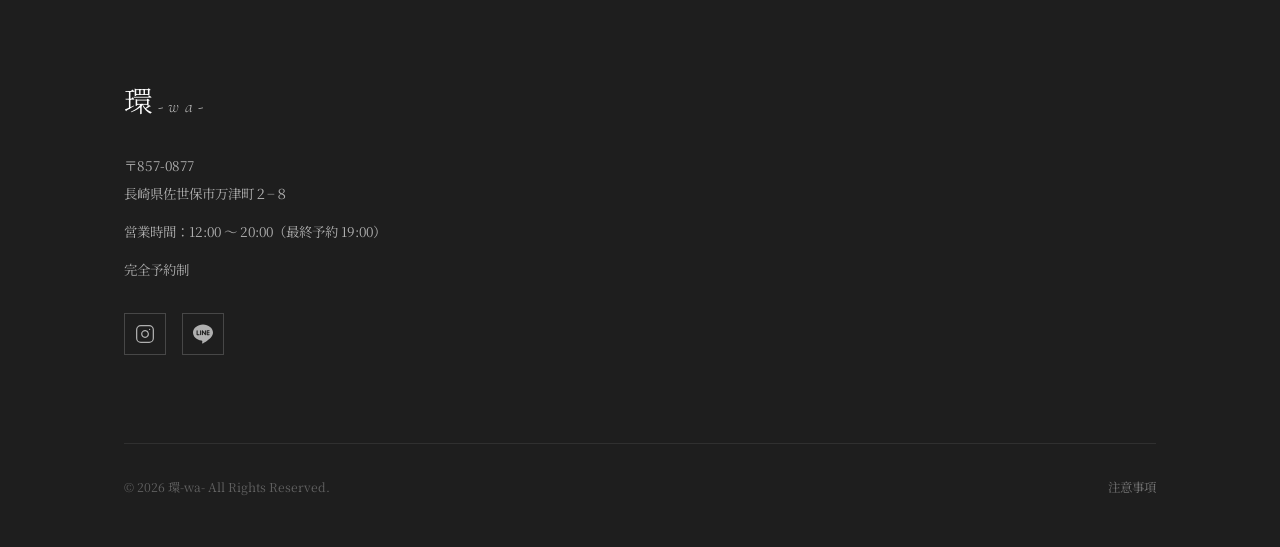
==== commit 2e9ddbca: "PHASE1: デザインシステム統一（Warm Industrial） - styles.css: カラートークンを新システムに完全刷新   --bg-primary/secondary, --tex" ====
--- a/caution.html
+++ b/caution.html
@@ -33,7 +33,7 @@
     .caution-section {
       margin-bottom: 3.5rem;
       padding-bottom: 3.5rem;
-      border-bottom: 1px solid var(--border);
+      border-bottom: 1px solid var(--border-soft);
     }
     .caution-section:last-child {
       border-bottom: none;
@@ -43,7 +43,7 @@
       font-size: 1.05rem;
       font-weight: 600;
       letter-spacing: 0.08em;
-      color: var(--primary);
+      color: var(--text-primary);
       margin-bottom: 1.2rem;
       display: flex;
       align-items: center;
@@ -53,12 +53,12 @@
       content: '';
       display: inline-block;
       width: 3px; height: 1.1em;
-      background: var(--accent);
+      background: var(--accent-primary);
       flex-shrink: 0;
     }
     .caution-section p {
       font-size: 0.9rem;
-      color: var(--muted);
+      color: var(--text-secondary);
       line-height: 2.1;
       margin-bottom: 0.8rem;
     }
@@ -68,7 +68,7 @@
     }
     .caution-section ul li {
       font-size: 0.88rem;
-      color: var(--muted);
+      color: var(--text-secondary);
       line-height: 2.1;
       padding-left: 1.2em;
       position: relative;
@@ -76,15 +76,15 @@
     .caution-section ul li::before {
       content: '・';
       position: absolute; left: 0;
-      color: var(--accent);
+      color: var(--accent-primary);
     }
     .caution-notice {
-      background: #FFF7ED;
-      border-left: 3px solid var(--accent);
+      background: #F5F0E8;
+      border-left: 3px solid var(--accent-primary);
       padding: 1rem 1.4rem;
       margin-top: 1rem;
       font-size: 0.84rem;
-      color: var(--primary);
+      color: var(--text-primary);
       line-height: 1.9;
     }
     .back-btn {
@@ -92,7 +92,7 @@
       align-items: center;
       gap: 0.5rem;
       text-decoration: none;
-      color: var(--accent);
+      color: var(--accent-primary);
       font-size: 0.85rem;
       letter-spacing: 0.06em;
       margin-top: 3rem;
--- a/styles.css
+++ b/styles.css
@@ -6,26 +6,25 @@
 *, *::before, *::after { box-sizing: border-box; margin: 0; padding: 0; }
 
 :root {
-  --bg:        #FAF6F1;
-  --bg-warm:   #F2EAE0;
-  --bg-dark:   #1E0F06;
-  --primary:   #5A3620;
-  --secondary: #8B6040;
-  --accent:    #B87C3C;
-  --text:      #1E0F06;
-  --muted:     #7A5A40;
-  --border:    #D8C4AE;
-  --white:     #FFFFFF;
-  --line:      #06C755;
-
-  --serif:  'Noto Serif JP', serif;
-  --en:     'Cormorant Garamond', serif;
-  --max-w:  1080px;
-  --ease:   0.3s ease;
+  --bg-primary:     #F6F2EA;
+  --bg-secondary:   #EFE8DD;
+  --text-primary:   #222222;
+  --text-secondary: #5E5E5E;
+  --accent-primary: #9B7B4F;
+  --accent-dark:    #7A5E3A;
+  --border-soft:    #D8D2C8;
+  --surface-dark:   #1E1E1E;
+  --white:          #FFFFFF;
+  --line:           #06C755;
+
+  --serif: 'Noto Serif JP', serif;
+  --en:    'Cormorant Garamond', serif;
+  --max-w: 1080px;
+  --ease:  0.3s ease;
 }
 
 html { scroll-behavior: smooth; }
-body { font-family: var(--serif); background: var(--bg); color: var(--text); line-height: 1.85; font-size: 16px; }
+body { font-family: var(--serif); background: var(--bg-primary); color: var(--text-primary); line-height: 1.85; font-size: 16px; }
 img  { display: block; max-width: 100%; }
 a    { color: inherit; }
 ol, ul { list-style: none; }
@@ -38,45 +37,49 @@
   padding: 0 1.5rem;
 }
 .section      { padding: 6rem 0; }
-.section-warm { background: var(--bg-warm); padding: 6rem 0; }
-.section-dark { background: var(--bg-dark); color: var(--white); padding: 6rem 0; }
+.section-warm { background: var(--bg-secondary); padding: 6rem 0; }
+.section-dark { background: var(--surface-dark); color: var(--white); padding: 6rem 0; }
 
 /* ── Buttons ──────────────────────────────────────────────── */
 .btn {
   display: inline-flex;
   align-items: center;
   gap: 0.5rem;
-  padding: 0.85rem 2.2rem;
+  padding: 1rem 2.6rem;
   font-family: var(--serif);
-  font-size: 0.9rem;
-  letter-spacing: 0.08em;
+  font-size: 0.88rem;
+  letter-spacing: 0.1em;
   cursor: pointer;
   text-decoration: none;
-  border: 1.5px solid transparent;
+  border: 1px solid transparent;
   transition: background var(--ease), color var(--ease), border-color var(--ease);
   white-space: nowrap;
 }
 .btn-primary {
-  background: var(--line);
-  color: var(--white);
-  border-color: var(--line);
-}
-.btn-primary:hover { background: #05a847; border-color: #05a847; }
+  background: transparent;
+  color: var(--white);
+  border-color: var(--accent-primary);
+}
+.btn-primary:hover {
+  background: var(--accent-primary);
+  color: var(--white);
+  border-color: var(--accent-primary);
+}
 .btn-ghost {
   background: transparent;
   color: var(--white);
-  border-color: rgba(255,255,255,0.6);
-}
-.btn-ghost:hover { background: rgba(255,255,255,0.12); }
+  border-color: rgba(255,255,255,0.45);
+}
+.btn-ghost:hover { background: rgba(255,255,255,0.08); border-color: rgba(255,255,255,0.7); }
 .btn-nav {
   background: transparent;
-  color: var(--white);
-  border-color: rgba(255,255,255,0.5);
+  color: rgba(255,255,255,0.8);
+  border-color: rgba(255,255,255,0.35);
   padding: 0.5rem 1.4rem;
   font-size: 0.82rem;
 }
-.btn-nav:hover { background: rgba(255,255,255,0.1); }
-.btn-sm { padding: 0.65rem 1.6rem; font-size: 0.82rem; }
+.btn-nav:hover { background: rgba(255,255,255,0.07); color: var(--white); border-color: rgba(255,255,255,0.55); }
+.btn-sm { padding: 0.7rem 1.8rem; font-size: 0.82rem; }
 
 /* ── Section headings ─────────────────────────────────────── */
 .section-head        { text-align: center; margin-bottom: 4rem; }
@@ -86,10 +89,10 @@
   font-family: var(--en);
   font-size: 0.78rem;
   letter-spacing: 0.4em;
-  color: var(--accent);
+  color: var(--accent-primary);
   margin-bottom: 1rem;
 }
-.section-head--light .section-label { color: rgba(196,147,63,0.85); }
+.section-head--light .section-label { color: rgba(155,123,79,0.85); }
 .section-head h2 {
   font-size: clamp(1.6rem, 3vw, 2.2rem);
   font-weight: 300;
@@ -97,10 +100,10 @@
 }
 .divider {
   width: 36px; height: 1px;
-  background: var(--accent);
+  background: var(--accent-primary);
   margin: 1.5rem auto 0;
 }
-.divider--light { background: rgba(196,147,63,0.6); }
+.divider--light { background: rgba(155,123,79,0.6); }
 
 /* ── Header ───────────────────────────────────────────────── */
 #header {
@@ -111,7 +114,7 @@
   transition: background 0.4s ease, padding 0.4s ease, backdrop-filter 0.4s ease;
 }
 #header.scrolled {
-  background: rgba(30, 15, 6, 0.92);
+  background: rgba(30, 30, 30, 0.93);
   backdrop-filter: blur(12px);
   padding: 1rem 0;
 }
@@ -324,12 +327,12 @@
 }
 .about-img {
   aspect-ratio: 4 / 3;
-  background: var(--bg-warm);
-  border: 1px solid var(--border);
+  background: var(--bg-secondary);
+  border: 1px solid var(--border-soft);
   display: flex;
   align-items: center;
   justify-content: center;
-  color: var(--muted);
+  color: var(--text-secondary);
   font-size: 0.78rem;
   letter-spacing: 0.08em;
   margin-bottom: 1.6rem;
@@ -339,7 +342,7 @@
   font-family: var(--en);
   font-size: 0.72rem;
   letter-spacing: 0.35em;
-  color: var(--accent);
+  color: var(--accent-primary);
   margin-bottom: 0.6rem;
 }
 .about-card h3 {
@@ -350,7 +353,7 @@
 }
 .about-card p {
   font-size: 0.9rem;
-  color: var(--muted);
+  color: var(--text-secondary);
   line-height: 2;
   margin-bottom: 0.8rem;
 }
@@ -373,14 +376,14 @@
   position: absolute;
   left: 24px; top: 56px; bottom: 0;
   width: 1px;
-  background: linear-gradient(to bottom, var(--accent) 0%, transparent 100%);
+  background: linear-gradient(to bottom, var(--accent-primary) 0%, transparent 100%);
   opacity: 0.4;
 }
 .flow-num {
   font-family: var(--en);
   font-size: 2.6rem;
   font-weight: 300;
-  color: var(--accent);
+  color: var(--accent-primary);
   line-height: 1;
   padding-top: 0.15rem;
 }
@@ -394,25 +397,44 @@
   display: block;
   font-size: 0.72rem;
   letter-spacing: 0.14em;
-  color: var(--accent);
+  color: var(--accent-primary);
   margin-bottom: 0.5rem;
 }
 .flow-body p {
   font-size: 0.88rem;
-  color: var(--muted);
+  color: var(--text-secondary);
   line-height: 2;
 }
 .inline-note {
   display: inline-block;
   font-size: 0.78rem;
-  color: var(--accent);
+  color: var(--accent-primary);
   margin-top: 0.4rem;
 }
 .text-link {
-  color: var(--accent);
+  color: var(--accent-primary);
   text-decoration: underline;
   text-underline-offset: 3px;
 }
+.btn-reserve-sm {
+  display: inline-flex;
+  align-items: center;
+  gap: 0.4rem;
+  margin-top: 0.9rem;
+  background: transparent;
+  color: var(--accent-primary);
+  text-decoration: none;
+  font-size: 0.8rem;
+  letter-spacing: 0.08em;
+  padding: 0.6rem 1.5rem;
+  border: 1px solid var(--accent-primary);
+  transition: background var(--ease), color var(--ease);
+}
+.btn-reserve-sm:hover {
+  background: var(--accent-primary);
+  color: var(--white);
+}
+
 .btn-line-sm {
   display: inline-flex;
   align-items: center;
@@ -440,12 +462,12 @@
   position: relative;
 }
 .price-card--main {
-  border-color: rgba(196,147,63,0.45);
+  border-color: rgba(155,123,79,0.45);
 }
 .price-badge {
   position: absolute;
   top: -1px; right: -1px;
-  background: var(--accent);
+  background: var(--accent-primary);
   color: var(--white);
   font-size: 0.68rem;
   letter-spacing: 0.12em;
@@ -486,7 +508,7 @@
 .price-meta li::before {
   content: '—';
   position: absolute; left: 0;
-  color: var(--accent);
+  color: var(--accent-primary);
   opacity: 0.7;
 }
 .price-option-list {
@@ -505,7 +527,7 @@
 .price-option-list li:last-child { border-bottom: none; }
 .price-option-list em {
   font-style: normal;
-  color: var(--accent);
+  color: var(--accent-primary);
   white-space: nowrap;
 }
 .price-item-name {
@@ -522,7 +544,7 @@
 
 /* ── FAQ ──────────────────────────────────────────────────── */
 .faq-list { max-width: 700px; margin: 0 auto; }
-.faq-item { border-bottom: 1px solid var(--border); }
+.faq-item { border-bottom: 1px solid var(--border-soft); }
 .faq-q {
   width: 100%;
   display: flex;
@@ -535,11 +557,11 @@
   cursor: pointer;
   font-family: var(--serif);
   font-size: 0.92rem;
-  color: var(--text);
+  color: var(--text-primary);
   letter-spacing: 0.04em;
   text-align: left;
 }
-.faq-q:hover { color: var(--primary); }
+.faq-q:hover { color: var(--accent-primary); }
 .faq-icon {
   flex-shrink: 0;
   width: 18px; height: 18px;
@@ -549,7 +571,7 @@
 .faq-icon::after {
   content: '';
   position: absolute;
-  background: var(--accent);
+  background: var(--accent-primary);
   top: 50%; left: 50%;
   transform: translate(-50%, -50%);
   transition: transform var(--ease), opacity var(--ease);
@@ -568,15 +590,15 @@
 .faq-inner {
   padding: 0 0 1.4rem;
   font-size: 0.87rem;
-  color: var(--muted);
+  color: var(--text-secondary);
   line-height: 2;
 }
-.faq-inner strong { color: var(--primary); }
-.faq-inner a { color: var(--accent); text-decoration: underline; text-underline-offset: 3px; }
+.faq-inner strong { color: var(--accent-primary); }
+.faq-inner a { color: var(--accent-primary); text-decoration: underline; text-underline-offset: 3px; }
 
 /* ── Footer ───────────────────────────────────────────────── */
 .site-footer {
-  background: var(--bg-dark);
+  background: var(--surface-dark);
   color: rgba(255,255,255,0.65);
   padding: 5rem 0 3rem;
 }
@@ -663,7 +685,7 @@
   .nav-links {
     position: fixed;
     inset: 0;
-    background: rgba(20, 10, 4, 0.97);
+    background: rgba(22, 22, 22, 0.98);
     flex-direction: column;
     align-items: center;
     justify-content: center;
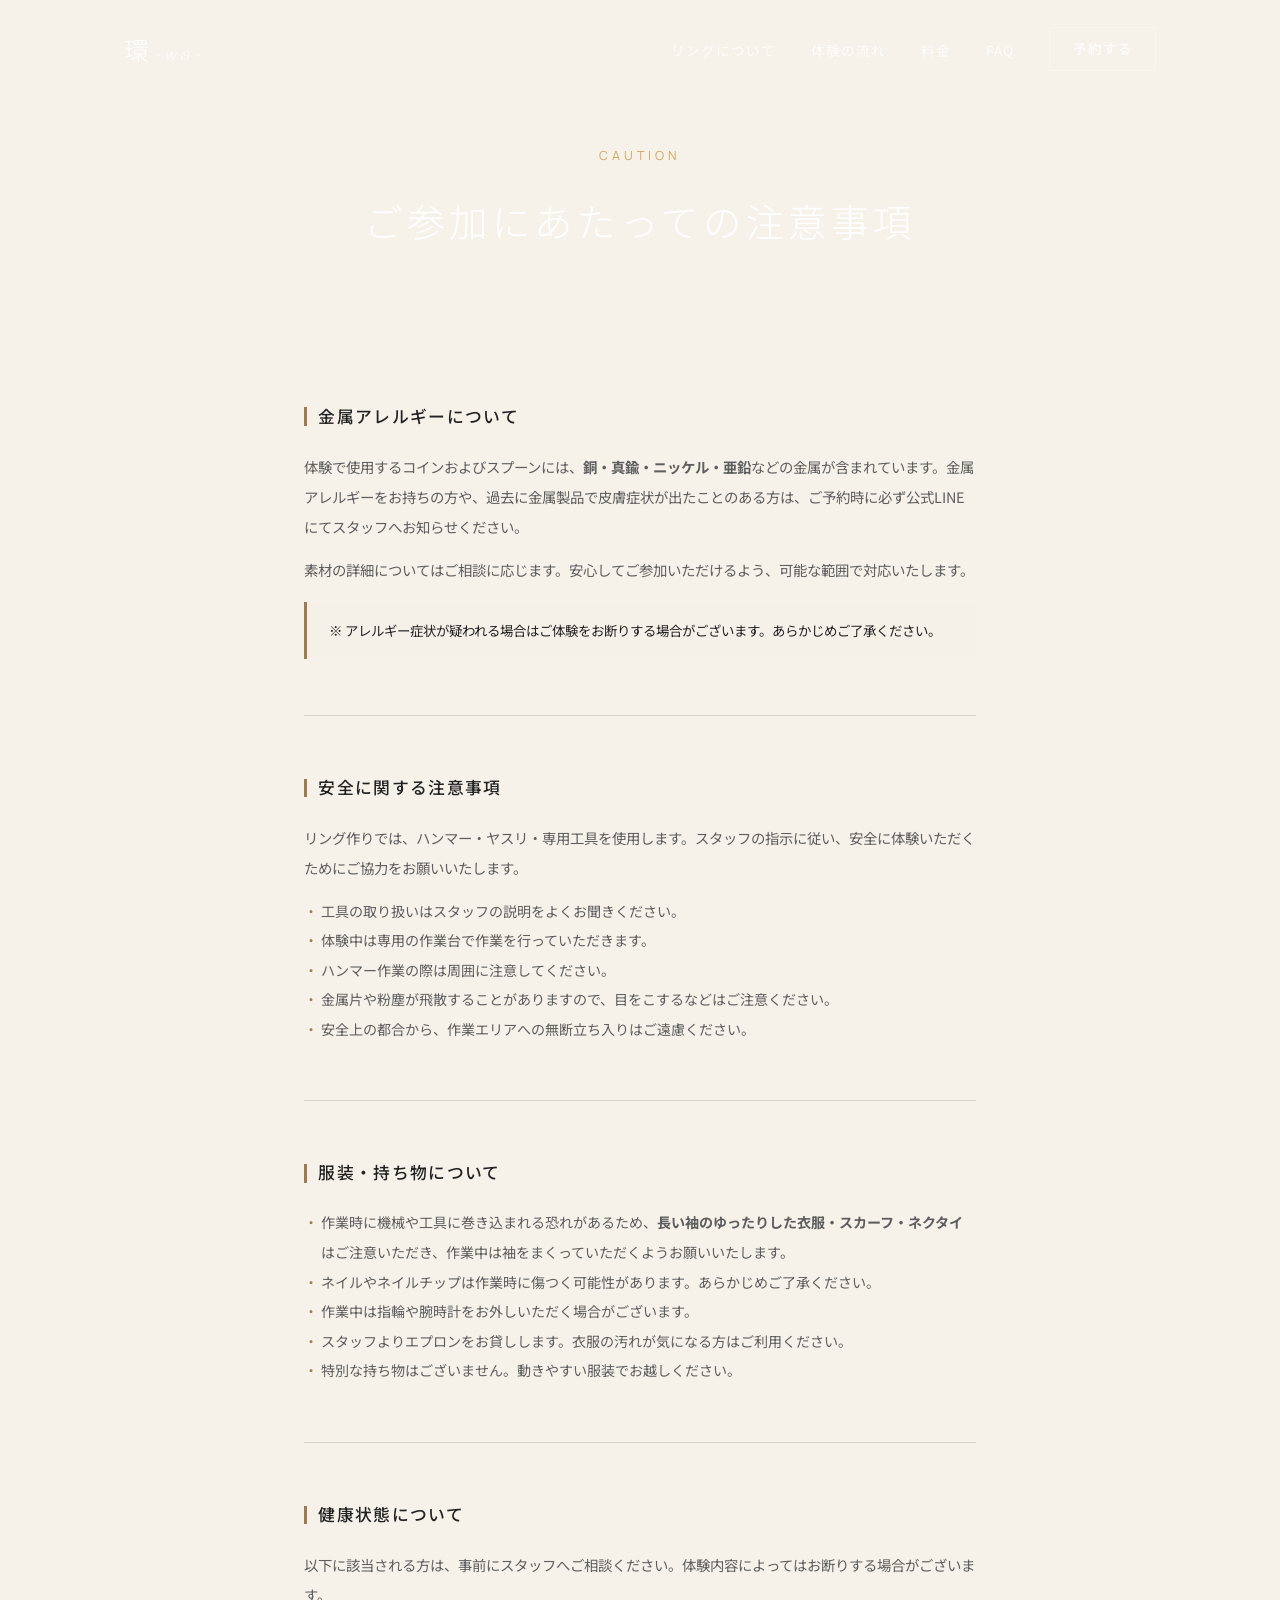
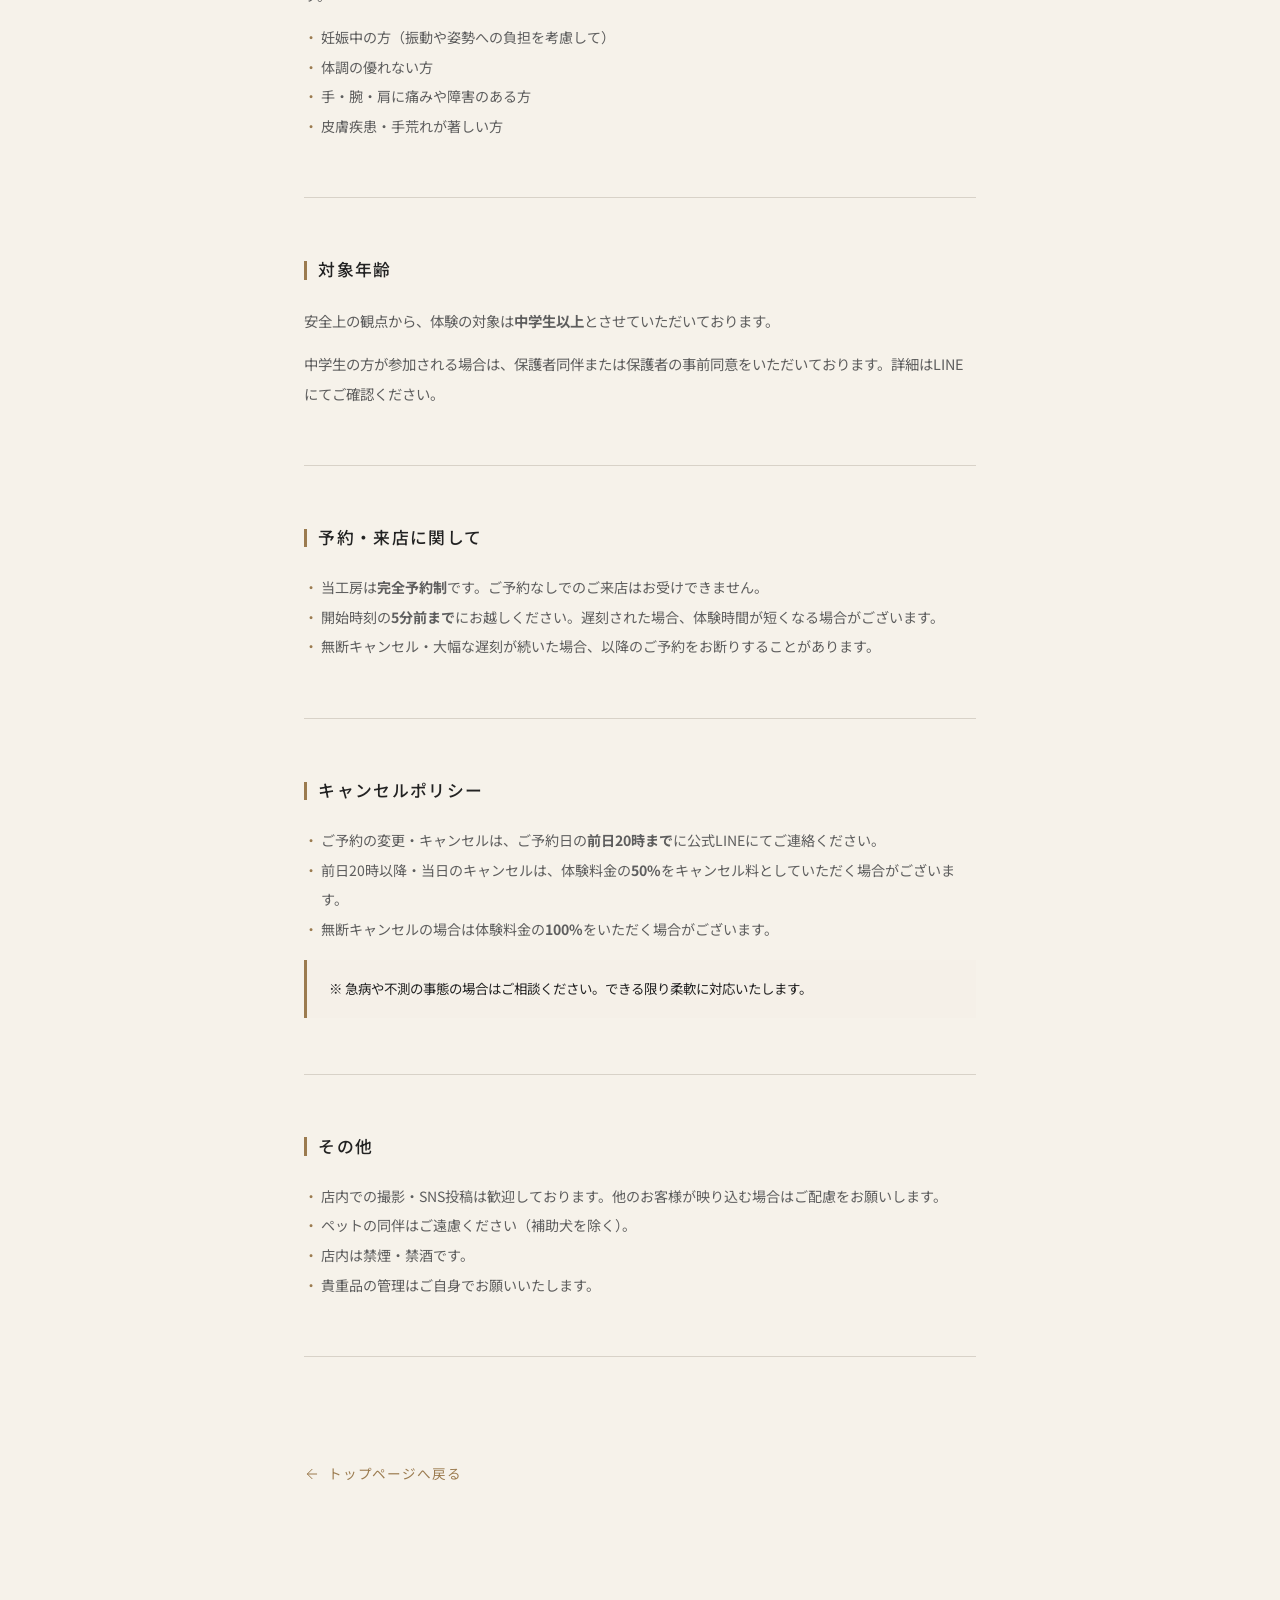
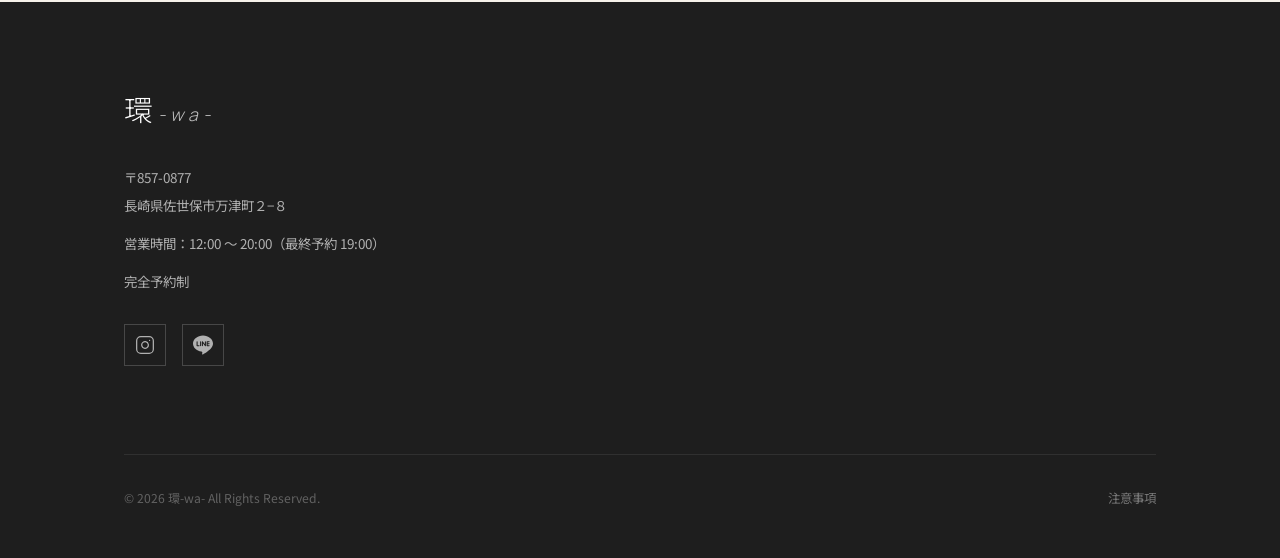
==== commit f056ebaf: "PHASE5: タイポグラフィ統一 — Manrope + Noto Sans JP フォントシステム: - --serif (Noto Serif JP) → --jp (Noto Sans JP)" ====
--- a/caution.html
+++ b/caution.html
@@ -7,7 +7,7 @@
   <meta name="description" content="環-wa- 体験ご参加にあたっての注意事項。金属アレルギー・安全・服装・キャンセルポリシーについて。">
   <link rel="preconnect" href="https://fonts.googleapis.com">
   <link rel="preconnect" href="https://fonts.gstatic.com" crossorigin>
-  <link href="https://fonts.googleapis.com/css2?family=Noto+Serif+JP:wght@300;400;600&family=Cormorant+Garamond:ital,wght@0,300;0,400;1,300&display=swap" rel="stylesheet">
+  <link href="https://fonts.googleapis.com/css2?family=Manrope:wght@300;400;500&family=Noto+Sans+JP:wght@300;400;500&display=swap" rel="stylesheet">
   <link rel="stylesheet" href="styles.css">
   <style>
     .caution-hero {
@@ -41,7 +41,7 @@
     }
     .caution-section h2 {
       font-size: 1.05rem;
-      font-weight: 600;
+      font-weight: 500;
       letter-spacing: 0.08em;
       color: var(--text-primary);
       margin-bottom: 1.2rem;
--- a/styles.css
+++ b/styles.css
@@ -17,14 +17,14 @@
   --white:          #FFFFFF;
   --line:           #06C755;
 
-  --serif: 'Noto Serif JP', serif;
-  --en:    'Cormorant Garamond', serif;
+  --jp:    'Noto Sans JP', sans-serif;
+  --en:    'Manrope', sans-serif;
   --max-w: 1080px;
   --ease:  0.3s ease;
 }
 
 html { scroll-behavior: smooth; }
-body { font-family: var(--serif); background: var(--bg-primary); color: var(--text-primary); line-height: 1.85; font-size: 16px; }
+body { font-family: var(--jp); background: var(--bg-primary); color: var(--text-primary); line-height: 1.9; font-size: 16px; }
 img  { display: block; max-width: 100%; }
 a    { color: inherit; }
 ol, ul { list-style: none; }
@@ -46,13 +46,14 @@
   align-items: center;
   gap: 0.5rem;
   padding: 1rem 2.6rem;
-  font-family: var(--serif);
+  font-family: var(--jp);
   font-size: 0.88rem;
-  letter-spacing: 0.1em;
+  font-weight: 500;
+  letter-spacing: 0.12em;
   cursor: pointer;
   text-decoration: none;
   border: 1px solid transparent;
-  transition: background var(--ease), color var(--ease), border-color var(--ease);
+  transition: background var(--ease), color var(--ease), border-color var(--ease), transform 0.25s ease;
   white-space: nowrap;
 }
 .btn-primary {
@@ -61,16 +62,17 @@
   border-color: var(--accent-primary);
 }
 .btn-primary:hover {
-  background: var(--accent-primary);
+  background: rgba(155,123,79,0.15);
   color: var(--white);
   border-color: var(--accent-primary);
+  transform: translateY(-1px);
 }
 .btn-ghost {
   background: transparent;
   color: var(--white);
   border-color: rgba(255,255,255,0.45);
 }
-.btn-ghost:hover { background: rgba(255,255,255,0.08); border-color: rgba(255,255,255,0.7); }
+.btn-ghost:hover { background: rgba(255,255,255,0.08); border-color: rgba(255,255,255,0.7); transform: translateY(-1px); }
 .btn-nav {
   background: transparent;
   color: rgba(255,255,255,0.8);
@@ -78,7 +80,7 @@
   padding: 0.5rem 1.4rem;
   font-size: 0.82rem;
 }
-.btn-nav:hover { background: rgba(255,255,255,0.07); color: var(--white); border-color: rgba(255,255,255,0.55); }
+.btn-nav:hover { background: rgba(255,255,255,0.07); color: var(--white); border-color: rgba(255,255,255,0.55); transform: translateY(-1px); }
 .btn-sm { padding: 0.7rem 1.8rem; font-size: 0.82rem; }
 
 /* ── Section headings ─────────────────────────────────────── */
@@ -88,15 +90,15 @@
   display: block;
   font-family: var(--en);
   font-size: 0.78rem;
-  letter-spacing: 0.4em;
+  letter-spacing: 0.32em;
   color: var(--accent-primary);
   margin-bottom: 1rem;
 }
 .section-head--light .section-label { color: rgba(155,123,79,0.85); }
 .section-head h2 {
   font-size: clamp(1.6rem, 3vw, 2.2rem);
-  font-weight: 300;
-  letter-spacing: 0.12em;
+  font-weight: 500;
+  letter-spacing: 0.06em;
 }
 .divider {
   width: 36px; height: 1px;
@@ -124,7 +126,7 @@
   justify-content: space-between;
 }
 .logo {
-  font-family: var(--serif);
+  font-family: var(--jp);
   font-size: 1.55rem;
   font-weight: 300;
   color: var(--white);
@@ -186,99 +188,115 @@
   justify-content: center;
 }
 
-/* Slides — replace content with <video> when ready */
-.hero-slides { position: absolute; inset: 0; }
-.hero-slide {
-  position: absolute; inset: 0;
+/* Video background layer */
+.hero-bg {
+  position: absolute;
+  inset: 0;
+  will-change: transform;
+}
+.hero-vid-wrap {
+  position: absolute;
+  inset: 0;
   opacity: 0;
-  transition: opacity 1.2s ease;
-}
-.hero-slide.active { opacity: 1; }
-
-/* Ken-Burns gradient placeholders */
-.hero-slide.s1 {
-  background: radial-gradient(ellipse at 35% 65%, #7D3E1A 0%, #3D1E0A 45%, #120804 100%);
-  animation: kb1 14s ease-in-out infinite alternate;
-}
-.hero-slide.s2 {
-  background: radial-gradient(ellipse at 65% 35%, #C4933F 0%, #6B3D1A 50%, #1E0F06 100%);
-  animation: kb2 14s ease-in-out infinite alternate;
-}
-.hero-slide.s3 {
-  background: radial-gradient(ellipse at 25% 75%, #5C3D2E 0%, #2A1608 55%, #0D0603 100%);
-  animation: kb3 14s ease-in-out infinite alternate;
-}
-.hero-slide.s4 {
-  background: radial-gradient(ellipse at 75% 50%, #8B4A1A 0%, #3D2010 55%, #150903 100%);
-  animation: kb4 14s ease-in-out infinite alternate;
-}
-.hero-slide.s5 {
-  background: radial-gradient(ellipse at 50% 25%, #A0622A 0%, #4D2A12 50%, #1A0C04 100%);
-  animation: kb5 14s ease-in-out infinite alternate;
-}
-
-@keyframes kb1 { from { transform: scale(1)    translate(0, 0);     } to { transform: scale(1.08) translate(-2%, 1%);  } }
-@keyframes kb2 { from { transform: scale(1.05) translate(1%, -1%);  } to { transform: scale(1)    translate(-1%, 0);   } }
-@keyframes kb3 { from { transform: scale(1)    translate(-1%, 1%);  } to { transform: scale(1.07) translate(1%, -1%); } }
-@keyframes kb4 { from { transform: scale(1.04) translate(0, 1%);    } to { transform: scale(1)    translate(-1%, -1%);} }
-@keyframes kb5 { from { transform: scale(1)    translate(1%, 0);    } to { transform: scale(1.06) translate(-1%, 1%); } }
-
+  transition: opacity 2s ease;
+}
+.hero-vid-wrap.active { opacity: 1; }
+.hero-vid-wrap video {
+  width: 100%;
+  height: 100%;
+  object-fit: cover;
+  display: block;
+}
+
+/* CSS gradient fallbacks (visible when video hasn't loaded) */
+.hero-vid-wrap.v1 { background: radial-gradient(ellipse at 40% 60%, #4A2410 0%, #21100A 55%, #0A0604 100%); }
+.hero-vid-wrap.v2 { background: radial-gradient(ellipse at 60% 35%, #6B4A18 0%, #3A2008 55%, #100904 100%); }
+.hero-vid-wrap.v3 { background: radial-gradient(ellipse at 30% 70%, #2E1E16 0%, #160C08 60%, #060404 100%); }
+
+/* Dark overlay */
 .hero-overlay {
-  position: absolute; inset: 0;
-  background: linear-gradient(
-    to bottom,
-    rgba(0,0,0,0.28) 0%,
-    rgba(0,0,0,0.08) 40%,
-    rgba(0,0,0,0.55) 100%
-  );
+  position: absolute;
+  inset: 0;
   z-index: 1;
-}
-
+  background: rgba(0,0,0,0.28);
+}
+
+/* Content */
 .hero-content {
-  position: relative; z-index: 2;
+  position: relative;
+  z-index: 2;
   text-align: center;
   color: var(--white);
   padding: 0 1.5rem;
-}
-.hero-en {
-  font-family: var(--en);
-  font-size: clamp(0.75rem, 1.2vw, 0.9rem);
-  letter-spacing: 0.45em;
-  color: rgba(255,255,255,0.6);
-  margin-bottom: 0.6rem;
-  font-style: italic;
+  display: flex;
+  flex-direction: column;
+  align-items: center;
+  will-change: opacity;
+}
+.hero-eyebrow {
+  font-family: var(--en);
+  font-size: clamp(0.58rem, 1vw, 0.7rem);
+  letter-spacing: 0.5em;
+  color: rgba(255,255,255,0.35);
+  margin-bottom: 1.6rem;
+  text-transform: uppercase;
+}
+.hero-mark {
+  display: flex;
+  flex-direction: column;
+  align-items: center;
+  margin-bottom: 2rem;
 }
 .hero-kanji {
-  font-family: var(--serif);
-  font-size: clamp(6rem, 16vw, 11rem);
+  font-family: var(--jp);
+  font-size: clamp(7rem, 18vw, 12rem);
   font-weight: 300;
   line-height: 1;
-  letter-spacing: 0.05em;
-  text-shadow: 0 4px 32px rgba(0,0,0,0.35);
+  letter-spacing: 0.04em;
+  color: var(--white);
+  text-shadow:
+    0 0 80px rgba(196,147,63,0.18),
+    0 2px 40px rgba(0,0,0,0.25);
 }
 .hero-wa {
   font-family: var(--en);
-  font-size: clamp(1.4rem, 3.5vw, 2.4rem);
+  font-size: clamp(1.2rem, 3vw, 2rem);
   font-style: italic;
-  letter-spacing: 0.35em;
-  color: rgba(255,255,255,0.75);
-  margin-bottom: 1.8rem;
+  letter-spacing: 0.4em;
+  color: rgba(255,255,255,0.6);
+  margin-top: -0.15em;
 }
 .hero-tagline {
-  font-size: clamp(0.8rem, 1.4vw, 0.95rem);
-  letter-spacing: 0.18em;
-  color: rgba(255,255,255,0.78);
-  margin-bottom: 2.8rem;
-}
-.hero-cta {
-  display: flex;
-  gap: 1rem;
-  justify-content: center;
-  flex-wrap: wrap;
+  font-family: var(--en);
+  font-size: clamp(0.68rem, 1.1vw, 0.82rem);
+  font-style: italic;
+  letter-spacing: 0.22em;
+  color: rgba(255,255,255,0.52);
+  margin-bottom: 2.6rem;
+}
+
+/* Reserve CTA */
+.btn-hero-reserve {
+  display: inline-block;
+  padding: 0.85rem 3rem;
+  font-family: var(--jp);
+  font-size: 0.75rem;
+  font-weight: 500;
+  letter-spacing: 0.28em;
+  text-transform: uppercase;
+  color: rgba(255,255,255,0.88);
+  border: 1px solid rgba(196,147,63,0.55);
+  text-decoration: none;
+  transition: background 0.35s ease, border-color 0.35s ease, color 0.35s ease;
+}
+.btn-hero-reserve:hover {
+  background: rgba(155,123,79,0.18);
+  border-color: rgba(196,147,63,0.85);
+  color: var(--white);
 }
 
 /* Hero bottom info bar */
-.hero-info {
+.hero-foot {
   position: absolute;
   bottom: 3.5rem;
   left: 50%;
@@ -286,9 +304,9 @@
   z-index: 2;
   display: flex;
   gap: 3rem;
-  color: rgba(255,255,255,0.5);
-  font-size: 0.72rem;
-  letter-spacing: 0.12em;
+  color: rgba(255,255,255,0.38);
+  font-size: 0.7rem;
+  letter-spacing: 0.14em;
   white-space: nowrap;
 }
 
@@ -303,15 +321,15 @@
   flex-direction: column;
   align-items: center;
   gap: 0.4rem;
-  color: rgba(255,255,255,0.38);
-  font-family: var(--en);
-  font-size: 0.62rem;
+  color: rgba(255,255,255,0.32);
+  font-family: var(--en);
+  font-size: 0.6rem;
   letter-spacing: 0.3em;
 }
 .scroll-line {
   width: 1px; height: 48px;
-  background: linear-gradient(to bottom, rgba(255,255,255,0.5), transparent);
-  animation: scrollAnim 2s ease-in-out infinite;
+  background: linear-gradient(to bottom, rgba(255,255,255,0.42), transparent);
+  animation: scrollAnim 2.2s ease-in-out infinite;
   transform-origin: top;
 }
 @keyframes scrollAnim {
@@ -389,7 +407,7 @@
 }
 .flow-body h3 {
   font-size: 1.05rem;
-  font-weight: 600;
+  font-weight: 500;
   letter-spacing: 0.06em;
   margin-bottom: 0.5rem;
 }
@@ -428,11 +446,12 @@
   letter-spacing: 0.08em;
   padding: 0.6rem 1.5rem;
   border: 1px solid var(--accent-primary);
-  transition: background var(--ease), color var(--ease);
+  transition: background var(--ease), color var(--ease), transform 0.25s ease;
 }
 .btn-reserve-sm:hover {
-  background: var(--accent-primary);
-  color: var(--white);
+  background: rgba(155,123,79,0.1);
+  color: var(--accent-primary);
+  transform: translateY(-1px);
 }
 
 .btn-line-sm {
@@ -488,7 +507,7 @@
   margin-bottom: 0.4rem;
 }
 .price-val small {
-  font-family: var(--serif);
+  font-family: var(--jp);
   font-size: 0.8rem;
   color: rgba(255,255,255,0.55);
   letter-spacing: 0.05em;
@@ -555,7 +574,7 @@
   background: none;
   border: none;
   cursor: pointer;
-  font-family: var(--serif);
+  font-family: var(--jp);
   font-size: 0.92rem;
   color: var(--text-primary);
   letter-spacing: 0.04em;
@@ -609,7 +628,7 @@
   margin-bottom: 4rem;
 }
 .footer-logo {
-  font-family: var(--serif);
+  font-family: var(--jp);
   font-size: 1.8rem;
   font-weight: 300;
   letter-spacing: 0.18em;
@@ -703,9 +722,8 @@
   .hamburger { display: flex; }
 
   /* Hero */
-  .hero-info { display: none; }
+  .hero-foot { display: none; }
   .scroll-down { display: none; }
-  .hero-cta { flex-direction: column; align-items: center; }
 
   /* About */
   .about-grid { grid-template-columns: 1fr; gap: 3rem; }
@@ -728,3 +746,108 @@
   .container { padding: 0 1.2rem; }
   .price-card { padding: 1.8rem 1.4rem; }
 }
+
+/* ── Reveal animations ───────────────────────────────────── */
+.reveal {
+  opacity: 0;
+  transform: translateY(15px);
+  transition: opacity 0.7s cubic-bezier(0.25, 0.46, 0.45, 0.94),
+              transform 0.7s cubic-bezier(0.25, 0.46, 0.45, 0.94);
+}
+.reveal.is-visible {
+  opacity: 1;
+  transform: none;
+}
+@media (prefers-reduced-motion: reduce) {
+  .reveal { opacity: 1; transform: none; transition: none; }
+}
+
+/* ── Loader ───────────────────────────────────────────────── */
+#loader {
+  position: fixed;
+  inset: 0;
+  background: var(--bg-primary);
+  display: flex;
+  align-items: center;
+  justify-content: center;
+  z-index: 9999;
+  transition: opacity 0.7s ease;
+}
+#loader.is-done {
+  opacity: 0;
+  pointer-events: none;
+}
+.loader-inner {
+  display: flex;
+  flex-direction: column;
+  align-items: center;
+  gap: 1.8rem;
+}
+.loader-ring-wrap {
+  position: relative;
+  width: 112px;
+  height: 112px;
+}
+.loader-ring {
+  width: 100%;
+  height: 100%;
+}
+.ring-track {
+  fill: none;
+  stroke: rgba(155,123,79,0.15);
+  stroke-width: 0.8;
+}
+.ring-progress {
+  fill: none;
+  stroke: var(--accent-primary);
+  stroke-width: 1.2;
+  stroke-linecap: round;
+  stroke-dasharray: 238.76;
+  stroke-dashoffset: 238.76;
+}
+.loader-brand {
+  position: absolute;
+  inset: 0;
+  display: flex;
+  align-items: center;
+  justify-content: center;
+  font-family: var(--jp);
+  font-size: 1.8rem;
+  font-weight: 300;
+  color: rgba(155,123,79,0.2);
+  letter-spacing: 0.05em;
+  pointer-events: none;
+  user-select: none;
+}
+.loader-foot {
+  position: relative;
+  height: 1.4em;
+  display: flex;
+  align-items: center;
+  justify-content: center;
+  min-width: 14em;
+}
+.loader-counter {
+  font-family: var(--en);
+  font-size: 0.72rem;
+  letter-spacing: 0.35em;
+  color: rgba(155,123,79,0.65);
+  transition: opacity 0.45s ease;
+}
+.loader-counter.hide { opacity: 0; }
+.loader-text {
+  position: absolute;
+  font-family: var(--en);
+  font-size: 0.92rem;
+  letter-spacing: 0.16em;
+  color: var(--text-primary);
+  font-style: italic;
+  opacity: 0;
+  transition: opacity 0.7s ease;
+  white-space: nowrap;
+}
+.loader-text.show { opacity: 1; }
+
+@media (prefers-reduced-motion: reduce) {
+  #loader { display: none; }
+}
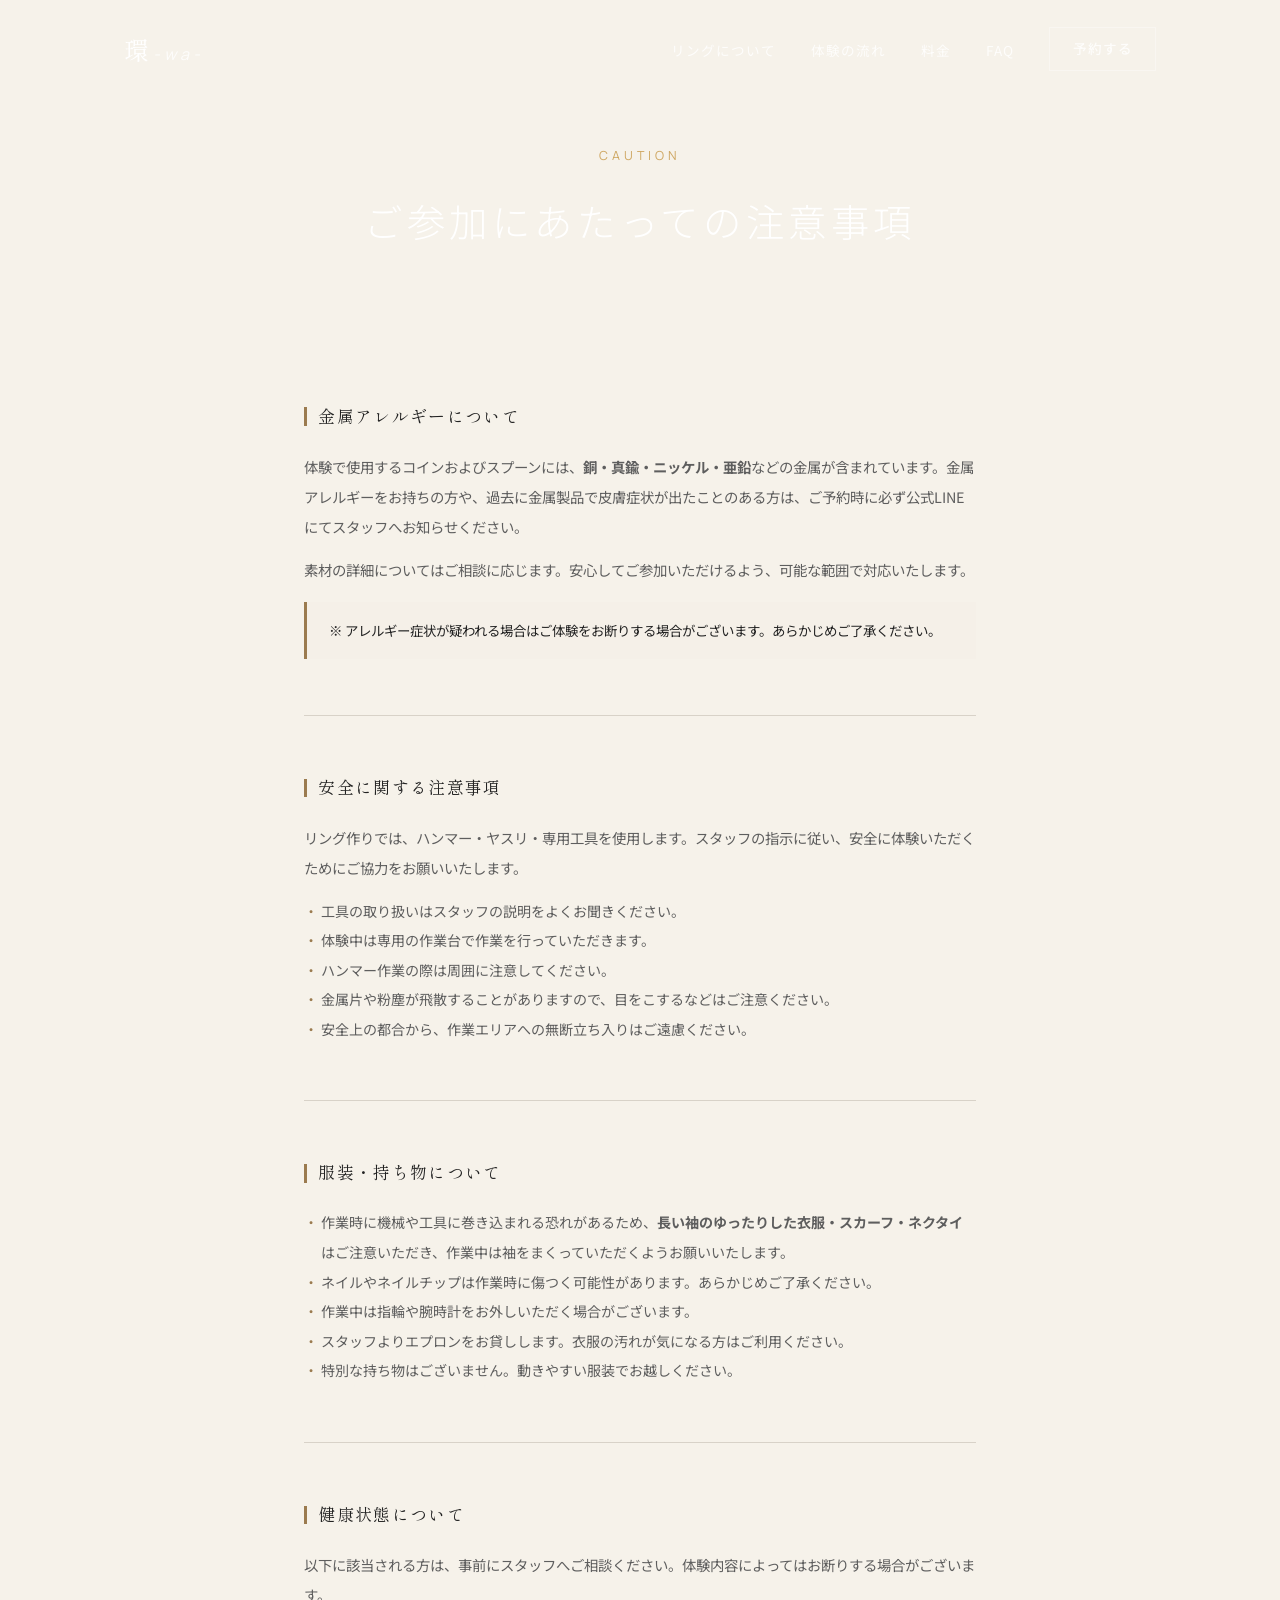
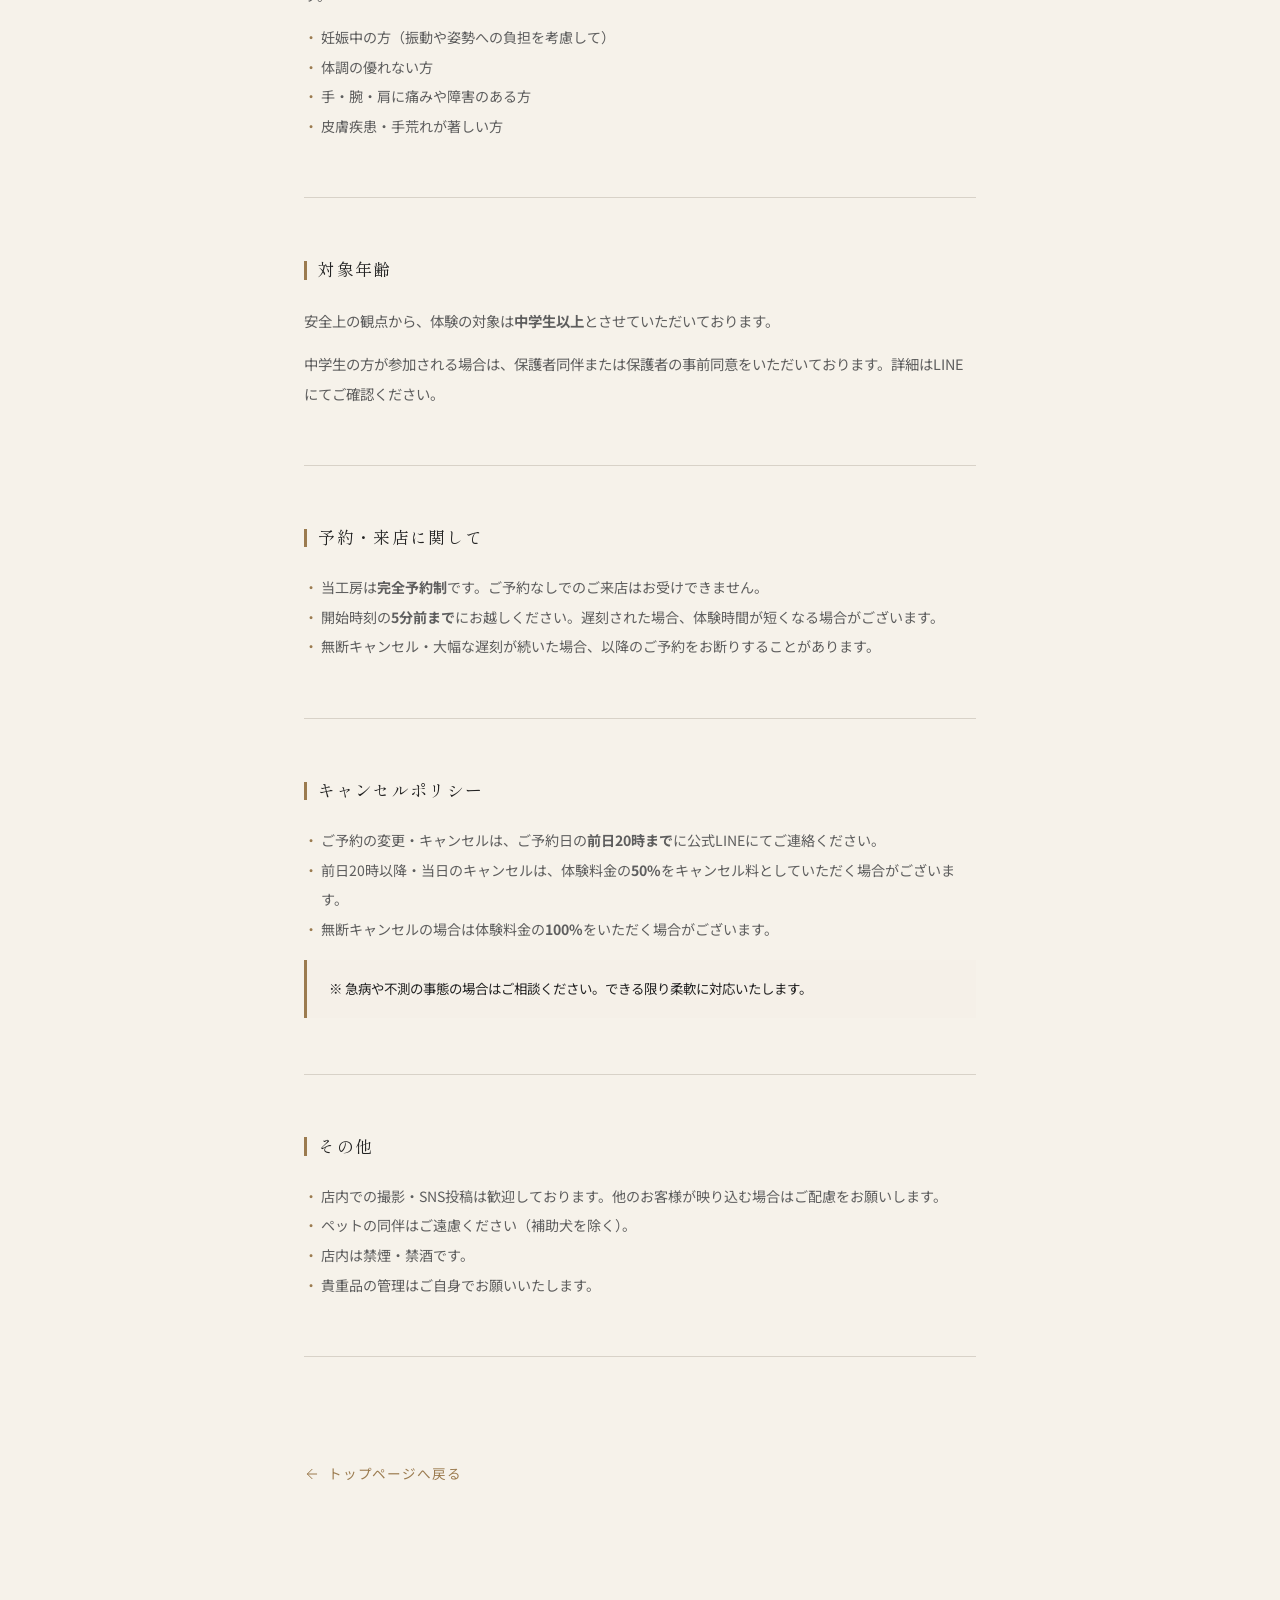
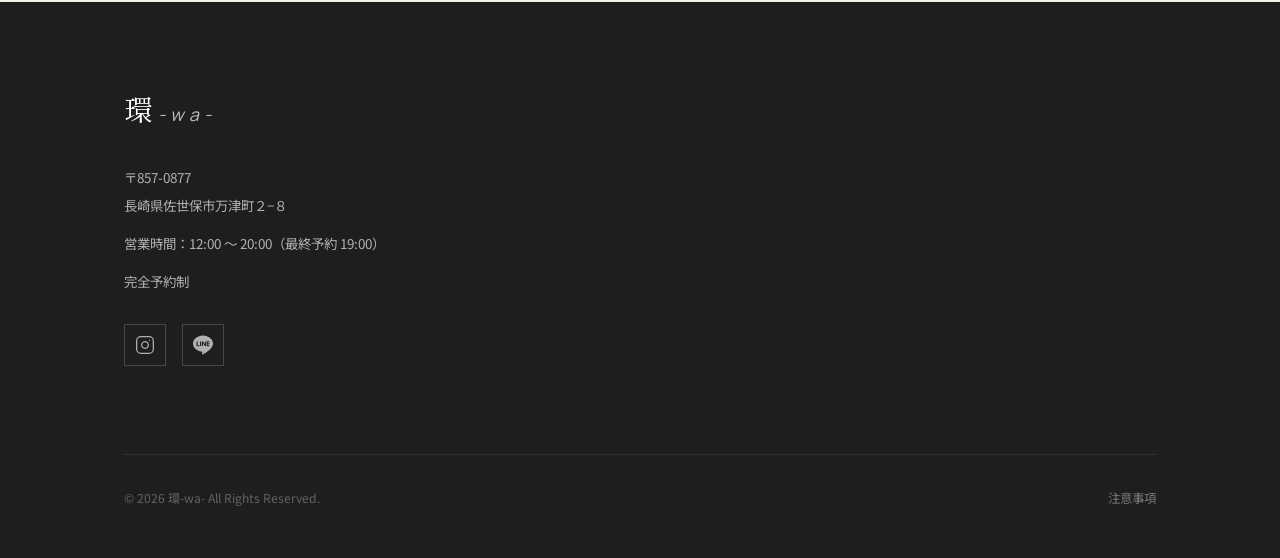
==== commit c0399de5: "PHASE5 Typography Refinement: Shippori Mincho 追加 — 3フォントシステム完成 フォントシステム: - --heading: Shippori Minch" ====
--- a/caution.html
+++ b/caution.html
@@ -7,7 +7,7 @@
   <meta name="description" content="環-wa- 体験ご参加にあたっての注意事項。金属アレルギー・安全・服装・キャンセルポリシーについて。">
   <link rel="preconnect" href="https://fonts.googleapis.com">
   <link rel="preconnect" href="https://fonts.gstatic.com" crossorigin>
-  <link href="https://fonts.googleapis.com/css2?family=Manrope:wght@300;400;500&family=Noto+Sans+JP:wght@300;400;500&display=swap" rel="stylesheet">
+  <link href="https://fonts.googleapis.com/css2?family=Manrope:wght@300;400;500&family=Noto+Sans+JP:wght@300;400;500&family=Shippori+Mincho:wght@400;500&display=swap" rel="stylesheet">
   <link rel="stylesheet" href="styles.css">
   <style>
     .caution-hero {
@@ -40,8 +40,9 @@
       margin-bottom: 0;
     }
     .caution-section h2 {
+      font-family: var(--heading);
       font-size: 1.05rem;
-      font-weight: 500;
+      font-weight: 400;
       letter-spacing: 0.08em;
       color: var(--text-primary);
       margin-bottom: 1.2rem;
--- a/styles.css
+++ b/styles.css
@@ -17,8 +17,9 @@
   --white:          #FFFFFF;
   --line:           #06C755;
 
-  --jp:    'Noto Sans JP', sans-serif;
-  --en:    'Manrope', sans-serif;
+  --jp:      'Noto Sans JP', sans-serif;
+  --en:      'Manrope', sans-serif;
+  --heading: 'Shippori Mincho', serif;
   --max-w: 1080px;
   --ease:  0.3s ease;
 }
@@ -96,9 +97,10 @@
 }
 .section-head--light .section-label { color: rgba(155,123,79,0.85); }
 .section-head h2 {
+  font-family: var(--heading);
   font-size: clamp(1.6rem, 3vw, 2.2rem);
-  font-weight: 500;
-  letter-spacing: 0.06em;
+  font-weight: 400;
+  letter-spacing: 0.08em;
 }
 .divider {
   width: 36px; height: 1px;
@@ -126,9 +128,9 @@
   justify-content: space-between;
 }
 .logo {
-  font-family: var(--jp);
+  font-family: var(--heading);
   font-size: 1.55rem;
-  font-weight: 300;
+  font-weight: 400;
   color: var(--white);
   text-decoration: none;
   letter-spacing: 0.18em;
@@ -248,9 +250,9 @@
   margin-bottom: 2rem;
 }
 .hero-kanji {
-  font-family: var(--jp);
+  font-family: var(--heading);
   font-size: clamp(7rem, 18vw, 12rem);
-  font-weight: 300;
+  font-weight: 400;
   line-height: 1;
   letter-spacing: 0.04em;
   color: var(--white);
@@ -279,10 +281,10 @@
 .btn-hero-reserve {
   display: inline-block;
   padding: 0.85rem 3rem;
-  font-family: var(--jp);
+  font-family: var(--en);
   font-size: 0.75rem;
-  font-weight: 500;
-  letter-spacing: 0.28em;
+  font-weight: 400;
+  letter-spacing: 0.32em;
   text-transform: uppercase;
   color: rgba(255,255,255,0.88);
   border: 1px solid rgba(196,147,63,0.55);
@@ -364,6 +366,7 @@
   margin-bottom: 0.6rem;
 }
 .about-card h3 {
+  font-family: var(--heading);
   font-size: 1.35rem;
   font-weight: 400;
   letter-spacing: 0.1em;
@@ -406,9 +409,10 @@
   padding-top: 0.15rem;
 }
 .flow-body h3 {
+  font-family: var(--heading);
   font-size: 1.05rem;
   font-weight: 500;
-  letter-spacing: 0.06em;
+  letter-spacing: 0.08em;
   margin-bottom: 0.5rem;
 }
 .flow-time {
@@ -628,9 +632,9 @@
   margin-bottom: 4rem;
 }
 .footer-logo {
-  font-family: var(--jp);
+  font-family: var(--heading);
   font-size: 1.8rem;
-  font-weight: 300;
+  font-weight: 400;
   letter-spacing: 0.18em;
   color: var(--white);
   margin-bottom: 1.6rem;
@@ -811,9 +815,9 @@
   display: flex;
   align-items: center;
   justify-content: center;
-  font-family: var(--jp);
+  font-family: var(--heading);
   font-size: 1.8rem;
-  font-weight: 300;
+  font-weight: 400;
   color: rgba(155,123,79,0.2);
   letter-spacing: 0.05em;
   pointer-events: none;
